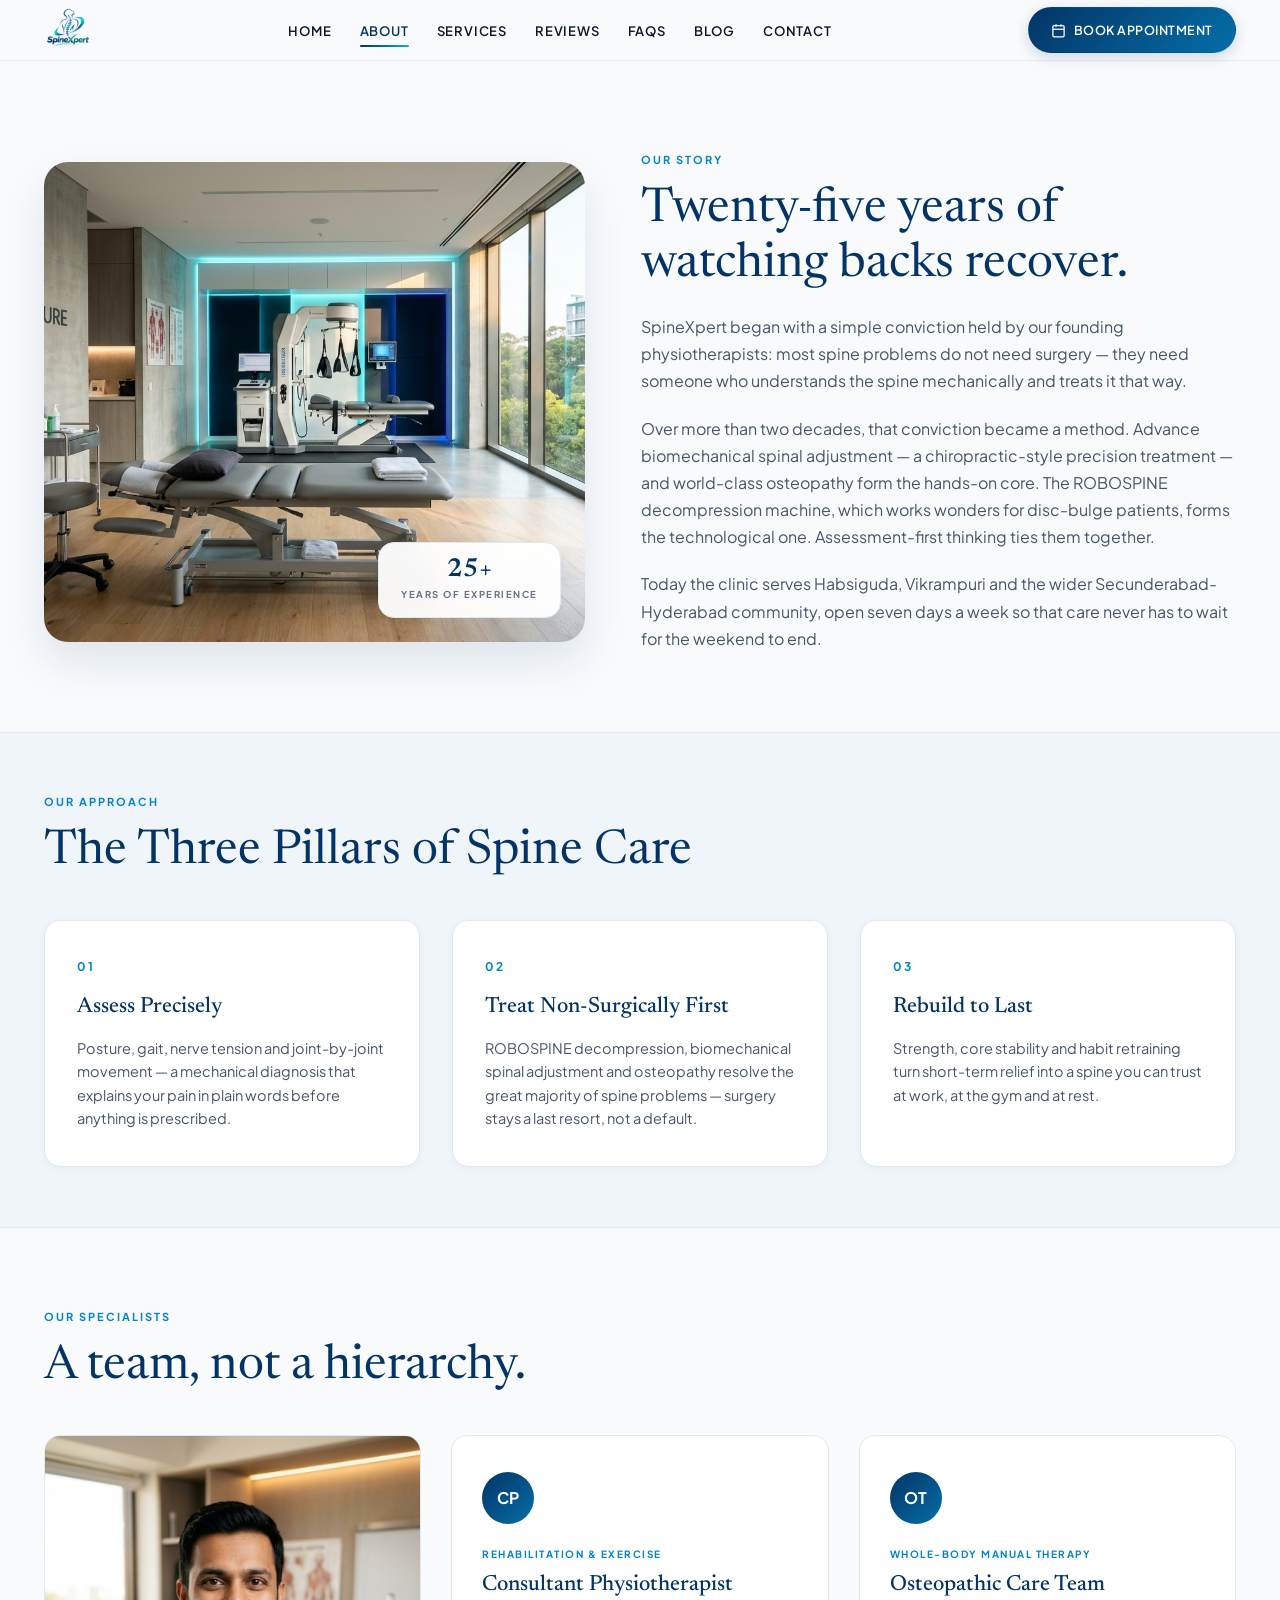
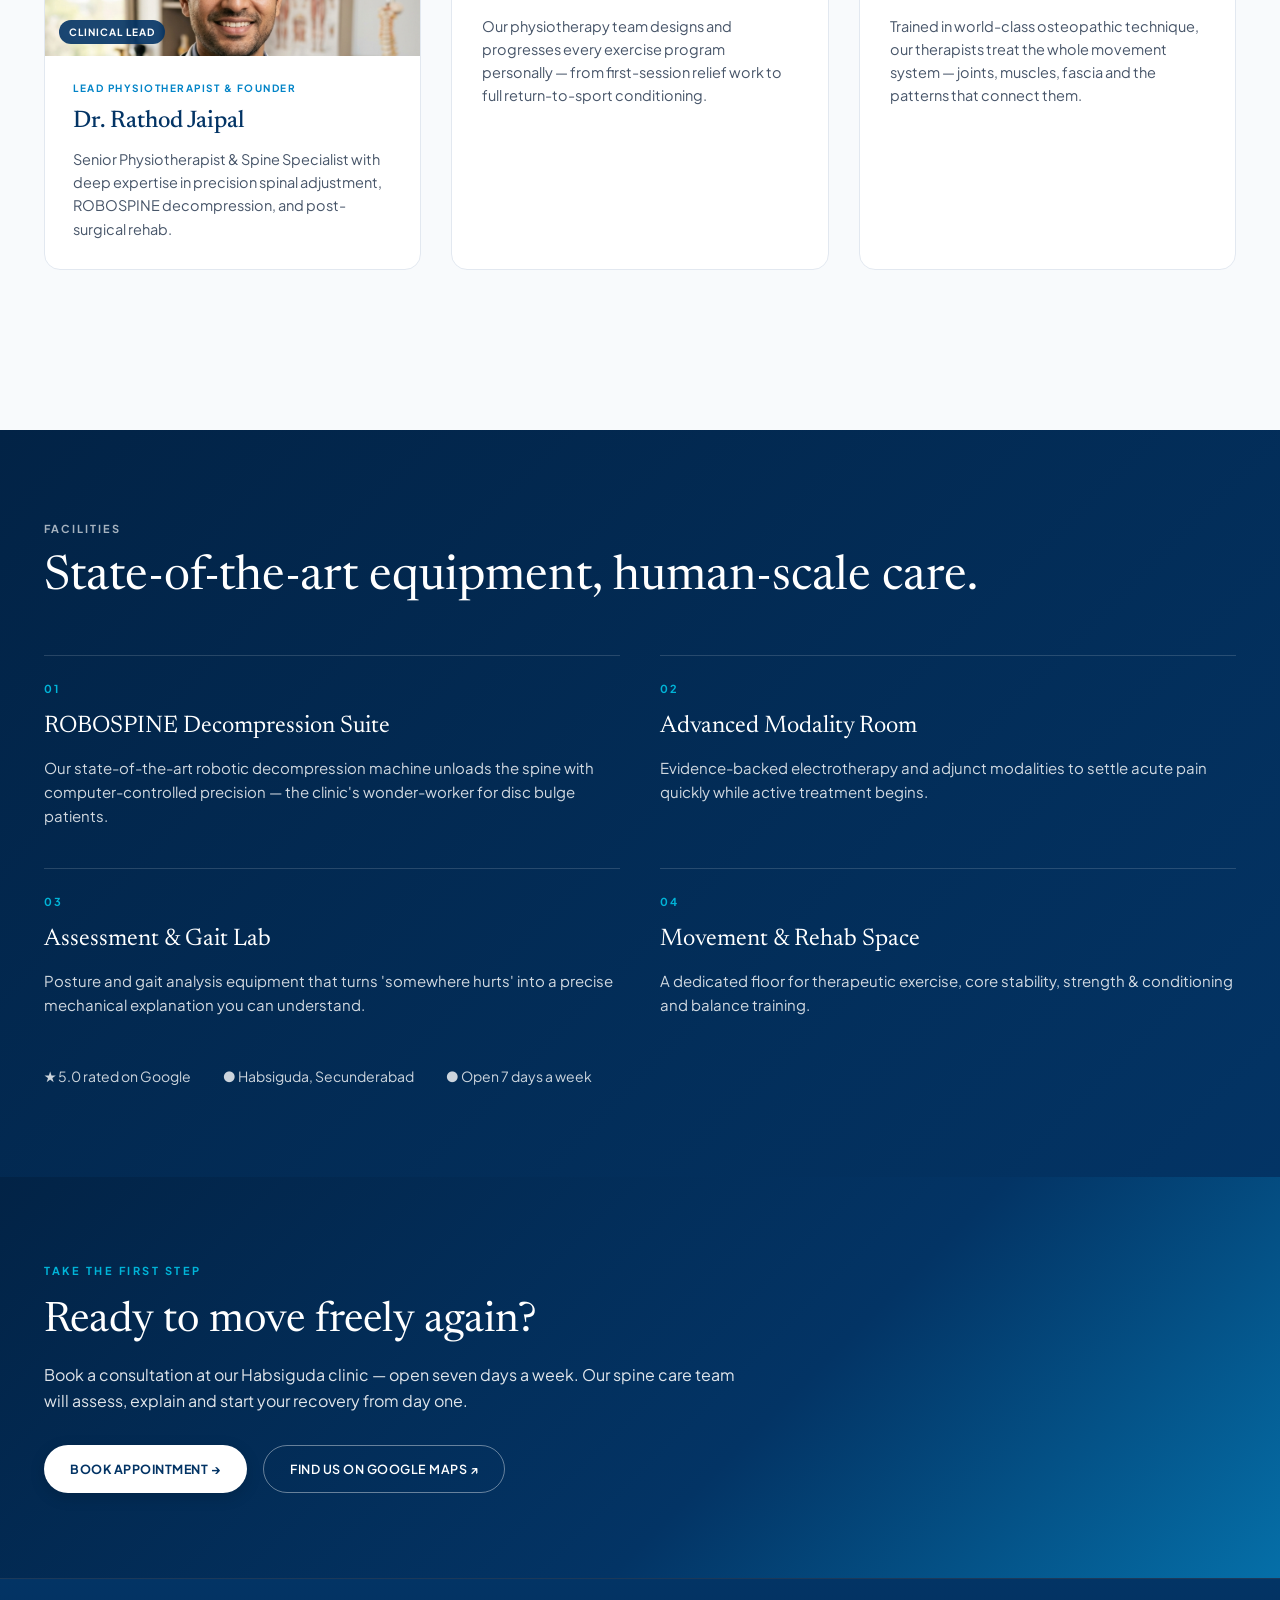
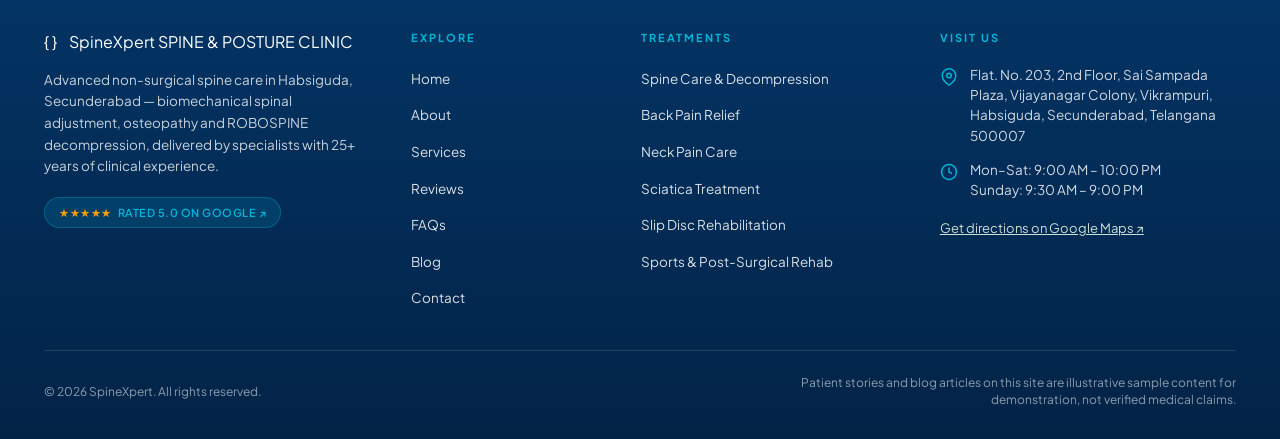
==== about/index.html @ 3e873a1a "first commit" ====
<!DOCTYPE html>
<html lang="en">
<head>
  <meta charset="UTF-8">
  <meta name="viewport" content="width=device-width, initial-scale=1.0">
  <title>About Us | SpineXpert - Spine & Posture Clinic</title>
    <!-- Favicon -->
  <link rel="icon" type="image/png" sizes="32x32" href="../assets/images/favicon-32x32.png">
  <link rel="icon" type="image/png" href="../assets/images/favicon.png">
  <link rel="apple-touch-icon" sizes="180x180" href="../assets/images/apple-touch-icon.png">
  <!-- Google Fonts -->
  <link rel="preconnect" href="https://fonts.googleapis.com">
  <link rel="preconnect" href="https://fonts.gstatic.com" crossorigin>
  <link href="https://fonts.googleapis.com/css2?family=Newsreader:ital,opsz,wght@0,6..72,300..700;1,6..72,300..700&family=Plus+Jakarta+Sans:wght@400;500;600;700&display=swap" rel="stylesheet">
  <!-- Stylesheets -->
  <link rel="stylesheet" href="../assets/css/aos.css">
  <link rel="stylesheet" href="../assets/css/style.css">
  <link rel="stylesheet" href="../assets/css/components.css">
  <link rel="stylesheet" href="../assets/css/doctor.css">
</head>
<body>

  <!-- Navigation Header -->
  <header class="header">
    <div class="container nav-container">
      <a href="../" class="logo">
        <img src="../assets/images/logo.png" alt="SpineXpert Spine and Posture Clinic" class="logo-img">
      </a>

      <nav>
        <ul class="nav-links">
          <li><a href="../" class="nav-link">HOME</a></li>
          <li><a href="../about/" class="nav-link active">ABOUT</a></li>
          <li><a href="../services/" class="nav-link">SERVICES</a></li>
          <li><a href="../reviews/" class="nav-link">REVIEWS</a></li>
          <li><a href="../faqs/" class="nav-link">FAQS</a></li>
          <li><a href="../blog/" class="nav-link">BLOG</a></li>
          <li><a href="../contact/" class="nav-link">CONTACT</a></li>
        </ul>
      </nav>

      <div class="nav-actions">
        <a href="#book" class="btn-book" data-open-booking>
          <svg width="15" height="15" viewBox="0 0 24 24" fill="none" stroke="currentColor" stroke-width="2"><rect x="3" y="4" width="18" height="18" rx="2" ry="2"></rect><line x1="16" y1="2" x2="16" y2="6"></line><line x1="8" y1="2" x2="8" y2="6"></line><line x1="3" y1="10" x2="21" y2="10"></line></svg>
          BOOK APPOINTMENT
        </a>
        <button class="mobile-toggle" aria-label="Toggle navigation">☰</button>
      </div>
    </div>
  </header>

  <main>
    <!-- Our Story Section -->
    <section class="container" style="padding-top: 40px;">
      <div class="about-hero-grid" data-aos="fade-up">
        <div class="about-img-wrap" data-aos="fade-right">
          <img src="../assets/images/about-story.jpg" alt="Spine therapy and clinical hands-on care at SpineXpert">
          <div class="about-experience-pill">
            <div class="about-experience-num">25+</div>
            <div class="about-experience-text">YEARS OF EXPERIENCE</div>
          </div>
        </div>

        <div>
          <span class="eyebrow">OUR STORY</span>
          <h1 class="page-title">Twenty-five years of watching backs recover.</h1>
          <p style="font-size: 16px; color: var(--text-muted); line-height: 1.7; margin-bottom: 20px;">
            SpineXpert began with a simple conviction held by our founding physiotherapists: most spine problems do not need surgery &mdash; they need someone who understands the spine mechanically and treats it that way.
          </p>
          <p style="font-size: 16px; color: var(--text-muted); line-height: 1.7; margin-bottom: 20px;">
            Over more than two decades, that conviction became a method. Advance biomechanical spinal adjustment &mdash; a chiropractic-style precision treatment &mdash; and world-class osteopathy form the hands-on core. The ROBOSPINE decompression machine, which works wonders for disc-bulge patients, forms the technological one. Assessment-first thinking ties them together.
          </p>
          <p style="font-size: 16px; color: var(--text-muted); line-height: 1.7;">
            Today the clinic serves Habsiguda, Vikrampuri and the wider Secunderabad-Hyderabad community, open seven days a week so that care never has to wait for the weekend to end.
          </p>
        </div>
      </div>
    </section>

    <!-- Our Approach -->
    <section class="highlights-section">
      <div class="container">
        <div class="eyebrow">OUR APPROACH</div>
        <h2 class="page-title" style="margin-bottom: 40px;">The Three Pillars of Spine Care</h2>
        
        <div class="highlights-grid">
          <div class="highlight-card">
            <div class="highlight-num">01</div>
            <h3 class="highlight-title">Assess Precisely</h3>
            <p class="highlight-desc">Posture, gait, nerve tension and joint-by-joint movement &mdash; a mechanical diagnosis that explains your pain in plain words before anything is prescribed.</p>
          </div>
          <div class="highlight-card">
            <div class="highlight-num">02</div>
            <h3 class="highlight-title">Treat Non-Surgically First</h3>
            <p class="highlight-desc">ROBOSPINE decompression, biomechanical spinal adjustment and osteopathy resolve the great majority of spine problems &mdash; surgery stays a last resort, not a default.</p>
          </div>
          <div class="highlight-card">
            <div class="highlight-num">03</div>
            <h3 class="highlight-title">Rebuild to Last</h3>
            <p class="highlight-desc">Strength, core stability and habit retraining turn short-term relief into a spine you can trust at work, at the gym and at rest.</p>
          </div>
        </div>
      </div>
    </section>

    <!-- Our Specialists -->
    <section class="container" style="padding: 80px 24px;">
      <span class="eyebrow">OUR SPECIALISTS</span>
      <h2 class="page-title">A team, not a hierarchy.</h2>
      
      <div class="team-grid" data-aos="fade-up">
        <div class="team-card" data-aos="fade-up" data-aos-delay="100" style="overflow: hidden; padding: 0;">
          <div style="height: 220px; overflow: hidden; background: #e2e8f0; position: relative;">
            <img src="../assets/images/dr-rathod-jaipal.jpg" alt="Dr. Rathod Jaipal - Senior Physiotherapist" style="width: 100%; height: 100%; object-fit: cover; object-position: top center;">
            <div style="position: absolute; bottom: 12px; left: 14px; background: rgba(3, 52, 101, 0.9); color: #fff; font-size: 10px; font-weight: 700; padding: 4px 10px; border-radius: 999px; letter-spacing: 1px;">CLINICAL LEAD</div>
          </div>
          <div style="padding: 24px 28px 28px;">
            <div class="team-role-tag">LEAD PHYSIOTHERAPIST &amp; FOUNDER</div>
            <h3 class="team-name" style="font-size: 24px; margin-bottom: 8px;">Dr. Rathod Jaipal</h3>
            <p class="team-bio">
              Senior Physiotherapist &amp; Spine Specialist with deep expertise in precision spinal adjustment, ROBOSPINE decompression, and post-surgical rehab.
            </p>
          </div>
        </div>

        <div class="team-card" data-aos="fade-up" data-aos-delay="200">
          <div class="team-initials">CP</div>
          <div class="team-role-tag">REHABILITATION & EXERCISE</div>
          <h3 class="team-name">Consultant Physiotherapist</h3>
          <p class="team-bio">
            Our physiotherapy team designs and progresses every exercise program personally &mdash; from first-session relief work to full return-to-sport conditioning.
          </p>
        </div>

        <div class="team-card" data-aos="fade-up" data-aos-delay="300">
          <div class="team-initials">OT</div>
          <div class="team-role-tag">WHOLE-BODY MANUAL THERAPY</div>
          <h3 class="team-name">Osteopathic Care Team</h3>
          <p class="team-bio">
            Trained in world-class osteopathic technique, our therapists treat the whole movement system &mdash; joints, muscles, fascia and the patterns that connect them.
          </p>
        </div>
      </div>
    </section>

    <!-- Facilities Section (Dark Green) -->
    <section class="facilities-section">
      <div class="container">
        <span class="eyebrow" style="color: rgba(255, 255, 255, 0.65);">FACILITIES</span>
        <h2 class="page-title" style="color: var(--white);">State-of-the-art equipment, human-scale care.</h2>

        <div class="facilities-grid" data-aos="fade-up">
          <div class="facility-item">
            <div class="facility-num">01</div>
            <h3 class="facility-title">ROBOSPINE Decompression Suite</h3>
            <p class="facility-desc">Our state-of-the-art robotic decompression machine unloads the spine with computer-controlled precision &mdash; the clinic's wonder-worker for disc bulge patients.</p>
          </div>

          <div class="facility-item">
            <div class="facility-num">02</div>
            <h3 class="facility-title">Advanced Modality Room</h3>
            <p class="facility-desc">Evidence-backed electrotherapy and adjunct modalities to settle acute pain quickly while active treatment begins.</p>
          </div>

          <div class="facility-item">
            <div class="facility-num">03</div>
            <h3 class="facility-title">Assessment & Gait Lab</h3>
            <p class="facility-desc">Posture and gait analysis equipment that turns 'somewhere hurts' into a precise mechanical explanation you can understand.</p>
          </div>

          <div class="facility-item">
            <div class="facility-num">04</div>
            <h3 class="facility-title">Movement & Rehab Space</h3>
            <p class="facility-desc">A dedicated floor for therapeutic exercise, core stability, strength & conditioning and balance training.</p>
          </div>
        </div>

        <div style="margin-top: 48px; display: flex; gap: 32px; font-size: 14px; color: rgba(255,255,255,0.8); flex-wrap: wrap;">
          <span>&#9733; 5.0 rated on Google</span>
          <span>&#9679; Habsiguda, Secunderabad</span>
          <span>&#9679; Open 7 days a week</span>
        </div>
      </div>
    </section>

    <!-- Global CTA Banner -->
    <section class="cta-banner-section" style="margin-top: 0;">
      <div class="container">
        <div class="cta-banner-content" data-aos="zoom-in">
          <div class="cta-banner-eyebrow">TAKE THE FIRST STEP</div>
          <h2 class="cta-banner-title">Ready to move freely again?</h2>
          <p class="cta-banner-text">Book a consultation at our Habsiguda clinic &mdash; open seven days a week. Our spine care team will assess, explain and start your recovery from day one.</p>
          <div class="cta-banner-buttons">
            <a href="#book" class="btn-white" data-open-booking>
              BOOK APPOINTMENT &rarr;
            </a>
            <a href="https://maps.app.goo.gl/r6jLsgNT8QfVkWU5A" target="_blank" rel="noopener" class="btn-banner-outline">
              FIND US ON GOOGLE MAPS &nearr;
            </a>
          </div>
        </div>
      </div>
    </section>
  </main>

  <!-- Global Footer -->
  <footer class="site-footer">
    <div class="container">
      <div class="footer-grid">
        <div class="footer-brand">
          <div class="logo">
            <div class="logo-icon">{ }</div>
            <div class="logo-text">
              <span class="logo-title">SpineXpert</span>
              <span class="logo-subtitle">SPINE & POSTURE CLINIC</span>
            </div>
          </div>
          <p class="footer-desc">
            Advanced non-surgical spine care in Habsiguda, Secunderabad &mdash; biomechanical spinal adjustment, osteopathy and ROBOSPINE decompression, delivered by specialists with 25+ years of clinical experience.
          </p>
          <div class="footer-badge">
            <span class="stars">&#9733;&#9733;&#9733;&#9733;&#9733;</span>
            <span>RATED 5.0 ON GOOGLE &nearr;</span>
          </div>
        </div>

        <div>
          <div class="footer-col-title">EXPLORE</div>
          <ul class="footer-links">
            <li><a href="../">Home</a></li>
            <li><a href="../about/">About</a></li>
            <li><a href="../services/">Services</a></li>
            <li><a href="../reviews/">Reviews</a></li>
            <li><a href="../faqs/">FAQs</a></li>
            <li><a href="../blog/">Blog</a></li>
            <li><a href="../contact/">Contact</a></li>
          </ul>
        </div>

        <div>
          <div class="footer-col-title">TREATMENTS</div>
          <ul class="footer-links">
            <li><a href="../services/">Spine Care & Decompression</a></li>
            <li><a href="../services/">Back Pain Relief</a></li>
            <li><a href="../services/">Neck Pain Care</a></li>
            <li><a href="../services/">Sciatica Treatment</a></li>
            <li><a href="../services/">Slip Disc Rehabilitation</a></li>
            <li><a href="../services/">Sports & Post-Surgical Rehab</a></li>
          </ul>
        </div>

        <div>
          <div class="footer-col-title">VISIT US</div>
          <div class="footer-contact-item">
            <svg width="18" height="18" viewBox="0 0 24 24" fill="none" stroke="currentColor" stroke-width="2"><path d="M21 10c0 7-9 13-9 13s-9-6-9-13a9 9 0 0 1 18 0z"></path><circle cx="12" cy="10" r="3"></circle></svg>
            <div>Flat. No. 203, 2nd Floor, Sai Sampada Plaza, Vijayanagar Colony, Vikrampuri, Habsiguda, Secunderabad, Telangana 500007</div>
          </div>
          <div class="footer-contact-item">
            <svg width="18" height="18" viewBox="0 0 24 24" fill="none" stroke="currentColor" stroke-width="2"><circle cx="12" cy="12" r="10"></circle><polyline points="12 6 12 12 16 14"></polyline></svg>
            <div>Mon&ndash;Sat: 9:00 AM &ndash; 10:00 PM<br>Sunday: 9:30 AM &ndash; 9:00 PM</div>
          </div>
          <div style="margin-top: 14px;">
            <a href="https://maps.app.goo.gl/r6jLsgNT8QfVkWU5A" target="_blank" rel="noopener" style="color: #cadfd4; font-size: 13px; text-decoration: underline;">
              Get directions on Google Maps &nearr;
            </a>
          </div>
        </div>
      </div>

      <div class="footer-bottom">
        <div>&copy; 2026 SpineXpert. All rights reserved.</div>
        <div class="footer-disclaimer">Patient stories and blog articles on this site are illustrative sample content for demonstration, not verified medical claims.</div>
      </div>
    </div>
  </footer>

  <!-- Booking Appointment Modal -->
  <div class="modal-overlay" id="bookingModal">
    <div class="modal-card">
      <div class="modal-header">
        <h3 class="modal-title">Book an Appointment</h3>
        <button class="modal-close" id="closeModal">&times;</button>
      </div>
      <div class="modal-body">
        <form id="appointmentForm">
          <div class="form-group">
            <label class="form-label">Full Name *</label>
            <input type="text" class="form-input" placeholder="Your name" required>
          </div>
          <div class="form-row">
            <div class="form-group">
              <label class="form-label">Phone *</label>
              <input type="tel" class="form-input" placeholder="Phone number" required>
            </div>
            <div class="form-group">
              <label class="form-label">Preferred Date</label>
              <input type="date" class="form-input" required>
            </div>
          </div>
          <div class="form-group">
            <label class="form-label">Treatment or Concern</label>
            <select class="form-select" required>
              <option value="">Select treatment type</option>
              <option value="consultation">Initial Spine Assessment & Consultation</option>
              <option value="robospine">ROBOSPINE Decompression</option>
              <option value="sciatica">Sciatica & Disc Care</option>
              <option value="neck">Neck & Posture Adjustment</option>
              <option value="sports">Sports Injury & Physical Therapy</option>
            </select>
          </div>
          <div class="form-group">
            <label class="form-label">Notes or Pain Details</label>
            <textarea class="form-textarea" placeholder="Describe symptoms or previous diagnoses..."></textarea>
          </div>
          <button type="submit" class="form-submit-btn">CONFIRM APPOINTMENT REQUEST</button>
        </form>
      </div>
    </div>
  </div>

  <script src="../assets/js/aos.js"></script>
  <script src="../assets/js/main.js"></script>
</body>
</html>
---- assets/css/style.css ----
:root {
  /* Brand Palette from New SpineXpert Logo */
  --primary-navy: #033465;
  --primary-navy-dark: #022346;
  --royal-blue: #056fa8;
  --ocean-blue: #0284c7;
  --cyan-teal: #00b4d8;
  --cyan-accent: #06b6d4;
  --cyan-light: #e0f7fa;
  --cyan-pale: #f0fafd;

  /* Semantic Tokens */
  --brand-primary: #033465;
  --brand-primary-hover: #022346;
  --brand-accent: #00b4d8;
  --brand-secondary: #056fa8;

  /* Backgrounds & Neutrals */
  --bg-primary: #f8fafc;
  --bg-secondary: #f0f5fa;
  --bg-card: #ffffff;
  --cream-soft: #f1f7fb;
  --border-light: #e2e8f0;
  --border-subtle: #cbd5e1;

  /* Text */
  --text-dark: #0f172a;
  --text-muted: #475569;
  --text-subtle: #64748b;
  --gold-star: #f59e0b;
  --white: #ffffff;

  /* Radii & Shadows */
  --radius-sm: 8px;
  --radius-md: 16px;
  --radius-lg: 24px;
  --radius-full: 9999px;
  --font-serif: "Newsreader", "Playfair Display", Georgia, serif;
  --font-sans:
    "Plus Jakarta Sans", system-ui, -apple-system, BlinkMacSystemFont,
    "Segoe UI", Roboto, sans-serif;
  --shadow-sm: 0 2px 8px rgba(3, 52, 101, 0.04);
  --shadow-md: 0 10px 25px rgba(3, 52, 101, 0.07);
  --shadow-lg: 0 20px 40px rgba(3, 52, 101, 0.1);
  --transition: all 0.25s cubic-bezier(0.16, 1, 0.3, 1);
}

*,
*::before,
*::after {
  box-sizing: border-box;
  margin: 0;
  padding: 0;
}

body {
  font-family: var(--font-sans);
  background-color: var(--bg-primary);
  color: var(--text-dark);
  line-height: 1.6;
  -webkit-font-smoothing: antialiased;
  min-height: 100vh;
  display: flex;
  flex-direction: column;
}

img {
  max-width: 100%;
  height: auto;
  display: block;
}

a {
  text-decoration: none;
  color: inherit;
  transition: var(--transition);
}

button,
input,
select,
textarea {
  font-family: inherit;
}

.container {
  width: 100%;
  max-width: 1240px;
  margin: 0 auto;
  padding: 0 24px;
}

/* NAVBAR */
.header {
  position: sticky;
  top: 0;
  background: rgba(248, 250, 252, 0.95);
  backdrop-filter: blur(10px);
  z-index: 1000;
  border-bottom: 1px solid rgba(226, 232, 240, 0.8);
}

.nav-container {
  display: flex;
  align-items: center;
  justify-content: space-between;
  height: 60px;
}

.logo {
  display: flex;
  align-items: center;
  gap: 12px;
}

.logo-img {
  height: 48px;
  width: auto;
  object-fit: contain;
}

.nav-links {
  display: flex;
  align-items: center;
  gap: 28px;
  list-style: none;
}

.nav-link {
  font-size: 13px;
  font-weight: 600;
  text-transform: uppercase;
  letter-spacing: 0.8px;
  color: var(--text-dark);
  position: relative;
  padding: 8px 0;
}

.nav-link:hover {
  color: var(--royal-blue);
}

.nav-link.active {
  color: var(--primary-navy);
}

.nav-link.active::after {
  content: "";
  position: absolute;
  bottom: 0;
  left: 0;
  width: 100%;
  height: 2.5px;
  background: linear-gradient(90deg, var(--primary-navy), var(--cyan-teal));
  border-radius: 2px;
}

.nav-actions {
  display: flex;
  align-items: center;
  gap: 16px;
}

.btn-book {
  background: linear-gradient(
    135deg,
    var(--primary-navy) 0%,
    var(--royal-blue) 100%
  );
  color: var(--white);
  padding: 12px 22px;
  border-radius: var(--radius-full);
  font-size: 12.5px;
  font-weight: 600;
  letter-spacing: 0.5px;
  text-transform: uppercase;
  display: inline-flex;
  align-items: center;
  gap: 8px;
  transition: var(--transition);
  border: 1px solid transparent;
  box-shadow: 0 4px 14px rgba(3, 52, 101, 0.18);
}

.btn-book:hover {
  background: linear-gradient(
    135deg,
    var(--primary-navy-dark) 0%,
    var(--primary-navy) 100%
  );
  transform: translateY(-1px);
  box-shadow: 0 6px 18px rgba(3, 52, 101, 0.28);
}

.btn-outline {
  border: 1px solid var(--border-light);
  background: var(--bg-card);
  color: var(--text-dark);
  padding: 12px 24px;
  border-radius: var(--radius-full);
  font-size: 12.5px;
  font-weight: 600;
  letter-spacing: 0.5px;
  text-transform: uppercase;
  display: inline-flex;
  align-items: center;
  gap: 8px;
  transition: var(--transition);
}

.btn-outline:hover {
  border-color: var(--royal-blue);
  color: var(--royal-blue);
  background: var(--cyan-pale);
}

.mobile-toggle {
  display: none;
  background: none;
  border: none;
  font-size: 24px;
  color: var(--primary-navy);
  cursor: pointer;
}

/* SECTION HEADERS */
.eyebrow {
  font-size: 11px;
  letter-spacing: 2px;
  text-transform: uppercase;
  color: var(--ocean-blue);
  font-weight: 700;
  margin-bottom: 14px;
  display: flex;
  align-items: center;
  gap: 8px;
}

.page-title {
  font-family: var(--font-serif);
  font-size: 48px;
  line-height: 1.15;
  color: var(--primary-navy);
  font-weight: 400;
  margin-bottom: 20px;
}

.page-title em {
  font-style: italic;
  font-weight: 400;
  color: var(--royal-blue);
}

.page-lead {
  font-size: 17px;
  color: var(--text-muted);
  max-width: 680px;
  line-height: 1.6;
  margin-bottom: 36px;
}

/* CTA BANNER SECTION (NAVY BLUE GRADIENT) */
.cta-banner-section {
  background: linear-gradient(
    135deg,
    var(--primary-navy-dark) 0%,
    var(--primary-navy) 60%,
    var(--royal-blue) 100%
  );
  color: var(--white);
  padding: 85px 0;
  position: relative;
  overflow: hidden;
  margin-top: 80px;
}

.cta-banner-content {
  position: relative;
  z-index: 2;
  max-width: 700px;
}

.cta-banner-eyebrow {
  font-size: 11px;
  letter-spacing: 2.5px;
  text-transform: uppercase;
  color: var(--cyan-teal);
  font-weight: 700;
  margin-bottom: 16px;
}

.cta-banner-title {
  font-family: var(--font-serif);
  font-size: 42px;
  font-weight: 400;
  line-height: 1.2;
  margin-bottom: 16px;
  color: var(--white);
}

.cta-banner-text {
  font-size: 16px;
  color: rgba(255, 255, 255, 0.88);
  line-height: 1.6;
  margin-bottom: 32px;
}

.cta-banner-buttons {
  display: flex;
  flex-wrap: wrap;
  gap: 16px;
}

.btn-white {
  background-color: var(--white);
  color: var(--primary-navy);
  padding: 13px 26px;
  border-radius: var(--radius-full);
  font-size: 12.5px;
  font-weight: 700;
  letter-spacing: 0.5px;
  text-transform: uppercase;
  display: inline-flex;
  align-items: center;
  gap: 8px;
  transition: var(--transition);
  box-shadow: 0 4px 15px rgba(0, 0, 0, 0.15);
}

.btn-white:hover {
  background-color: var(--cyan-light);
  color: var(--primary-navy-dark);
  transform: translateY(-1px);
}

.btn-banner-outline {
  border: 1px solid rgba(255, 255, 255, 0.4);
  background: transparent;
  color: var(--white);
  padding: 13px 26px;
  border-radius: var(--radius-full);
  font-size: 12.5px;
  font-weight: 600;
  letter-spacing: 0.5px;
  text-transform: uppercase;
  display: inline-flex;
  align-items: center;
  gap: 8px;
  transition: var(--transition);
}

.btn-banner-outline:hover {
  border-color: var(--cyan-teal);
  background: rgba(0, 180, 216, 0.15);
  color: var(--white);
}

/* FOOTER */
.site-footer {
  background: linear-gradient(
    180deg,
    var(--primary-navy) 0%,
    var(--primary-navy-dark) 100%
  );
  color: var(--white);
  padding-top: 50px;
  padding-bottom: 30px;
  border-top: 1px solid rgba(255, 255, 255, 0.1);
}

.footer-grid {
  display: grid;
  grid-template-columns: 1.4fr 0.8fr 1.1fr 1.3fr;
  gap: 48px;
  padding-bottom: 40px;
  border-bottom: 1px solid rgba(255, 255, 255, 0.12);
}

.footer-logo-img {
  height: 52px;
  width: auto;
  filter: brightness(0) invert(1);
  margin-bottom: 12px;
}

.footer-desc {
  font-size: 13.5px;
  color: rgba(255, 255, 255, 0.78);
  margin-top: 14px;
  line-height: 1.6;
  max-width: 320px;
}

.footer-badge {
  display: inline-flex;
  align-items: center;
  gap: 6px;
  background: rgba(0, 180, 216, 0.15);
  padding: 6px 14px;
  border-radius: var(--radius-full);
  font-size: 11px;
  font-weight: 600;
  color: var(--cyan-teal);
  margin-top: 20px;
  letter-spacing: 0.5px;
  border: 1px solid rgba(0, 180, 216, 0.3);
}

.footer-col-title {
  font-size: 11px;
  text-transform: uppercase;
  letter-spacing: 2px;
  font-weight: 700;
  color: var(--cyan-teal);
  margin-bottom: 18px;
}

.footer-links {
  list-style: none;
  display: flex;
  flex-direction: column;
  gap: 11px;
}

.footer-links a {
  font-size: 13.5px;
  color: rgba(255, 255, 255, 0.85);
}

.footer-links a:hover {
  color: var(--cyan-teal);
  padding-left: 3px;
}

.footer-contact-item {
  display: flex;
  gap: 12px;
  font-size: 13.5px;
  color: rgba(255, 255, 255, 0.82);
  margin-bottom: 14px;
  line-height: 1.5;
}

.footer-contact-item svg {
  flex-shrink: 0;
  margin-top: 3px;
  color: var(--cyan-teal);
}

.footer-bottom {
  display: flex;
  justify-content: space-between;
  align-items: center;
  padding-top: 24px;
  font-size: 12px;
  color: rgba(255, 255, 255, 0.55);
  flex-wrap: wrap;
  gap: 12px;
}

.footer-disclaimer {
  max-width: 500px;
  text-align: right;
  line-height: 1.4;
}

/* RESPONSIVE */
@media (max-width: 992px) {
  .nav-links {
    display: none;
  }
  .nav-links.open {
    display: flex;
    flex-direction: column;
    position: absolute;
    top: 88px;
    left: 0;
    right: 0;
    background: var(--bg-primary);
    padding: 24px;
    border-bottom: 1px solid var(--border-light);
    box-shadow: var(--shadow-md);
  }
  .mobile-toggle {
    display: block;
  }
  .footer-grid {
    grid-template-columns: 1fr 1fr;
    gap: 36px;
  }
}

@media (max-width: 640px) {
  .footer-grid {
    grid-template-columns: 1fr;
  }
  .footer-bottom {
    flex-direction: column;
    text-align: center;
  }
  .footer-disclaimer {
    text-align: center;
  }
  .page-title {
    font-size: 34px;
  }
}
---- assets/css/components.css ----
/* Page-Specific Component Styles - Updated to Brand Palette */

/* Modal Styles */
.modal-overlay {
  position: fixed;
  inset: 0;
  background: rgba(2, 35, 70, 0.65);
  backdrop-filter: blur(5px);
  z-index: 2000;
  display: flex;
  align-items: center;
  justify-content: center;
  padding: 20px;
  opacity: 0;
  visibility: hidden;
  transition:
    opacity 0.25s ease,
    visibility 0.25s ease;
}

.modal-overlay.active {
  opacity: 1;
  visibility: visible;
}

.modal-card {
  background: var(--white);
  border-radius: var(--radius-lg);
  width: 100%;
  max-width: 540px;
  max-height: 90vh;
  overflow-y: auto;
  position: relative;
  box-shadow: 0 25px 50px -12px rgba(3, 52, 101, 0.3);
  border: 1px solid var(--border-light);
}

.modal-header {
  padding: 24px 28px;
  border-bottom: 1px solid var(--border-light);
  display: flex;
  align-items: center;
  justify-content: space-between;
}

.modal-title {
  font-family: var(--font-serif);
  font-size: 24px;
  color: var(--primary-navy);
}

.modal-close {
  background: none;
  border: none;
  font-size: 24px;
  color: var(--text-muted);
  cursor: pointer;
  padding: 4px;
  line-height: 1;
}

.modal-body {
  padding: 28px;
}

/* Form Styles */
.form-group {
  margin-bottom: 18px;
}

.form-row {
  display: grid;
  grid-template-columns: 1fr 1fr;
  gap: 16px;
}

.form-label {
  display: block;
  font-size: 11px;
  font-weight: 700;
  text-transform: uppercase;
  letter-spacing: 1px;
  margin-bottom: 8px;
  color: var(--text-muted);
}

.form-input,
.form-select,
.form-textarea {
  width: 100%;
  padding: 13px 16px;
  border: 1px solid var(--border-light);
  border-radius: 12px;
  font-size: 14.5px;
  color: var(--text-dark);
  background: #ffffff;
  transition: var(--transition);
}

.form-input:focus,
.form-select:focus,
.form-textarea:focus {
  outline: none;
  border-color: var(--royal-blue);
  box-shadow: 0 0 0 3px rgba(0, 180, 216, 0.15);
}

.form-textarea {
  resize: vertical;
  min-height: 90px;
}

.form-submit-btn {
  width: 100%;
  background: linear-gradient(
    135deg,
    var(--primary-navy) 0%,
    var(--royal-blue) 100%
  );
  color: var(--white);
  padding: 14px;
  border-radius: var(--radius-full);
  font-size: 13px;
  font-weight: 600;
  letter-spacing: 0.5px;
  text-transform: uppercase;
  border: none;
  cursor: pointer;
  transition: var(--transition);
  box-shadow: 0 4px 12px rgba(3, 52, 101, 0.2);
}

.form-submit-btn:hover {
  background: linear-gradient(
    135deg,
    var(--primary-navy-dark) 0%,
    var(--primary-navy) 100%
  );
  transform: translateY(-1px);
}

.form-success-banner {
  background: #e0f7fa;
  border: 1px solid #80deea;
  color: #006064;
  padding: 14px 18px;
  border-radius: 12px;
  margin-bottom: 20px;
  font-size: 14px;
}

/* HERO SECTION (HOME) WITH SPINE 3D BACKGROUND */
.hero-section {
  position: relative;
  background-image: url("../images/hero-bg-spine.png");
  background-size: cover;
  background-position: center right;
  background-repeat: no-repeat;
  padding: 100px 0 120px;
  overflow: hidden;
}

.hero-section::before {
  content: "";
  position: absolute;
  inset: 0;
  background: linear-gradient(
    90deg,
    rgba(255, 255, 255, 0.94) 0%,
    rgba(240, 248, 255, 0.88) 45%,
    rgba(240, 248, 255, 0.25) 75%,
    rgba(255, 255, 255, 0) 100%
  );
  pointer-events: none;
  z-index: 1;
}

.hero-section .container {
  position: relative;
  z-index: 2;
}

.hero-grid {
  display: grid;
  grid-template-columns: 1fr;
  max-width: 780px;
  align-items: center;
}

.hero-tag {
  display: inline-block;
  font-size: 10.5px;
  letter-spacing: 2px;
  text-transform: uppercase;
  color: var(--ocean-blue);
  font-weight: 700;
  margin-bottom: 20px;
}

.hero-headline {
  font-family: var(--font-serif);
  font-size: 64px;
  line-height: 1.08;
  color: var(--primary-navy);
  font-weight: 400;
  margin-bottom: 24px;
  letter-spacing: -0.5px;
}

.hero-headline em {
  font-style: italic;
  font-family: var(--font-serif);
  color: var(--royal-blue);
}

.hero-subtext {
  font-size: 17px;
  color: var(--text-muted);
  line-height: 1.6;
  margin-bottom: 36px;
  max-width: 520px;
}

.hero-buttons {
  display: flex;
  align-items: center;
  gap: 16px;
  margin-bottom: 40px;
  flex-wrap: wrap;
}

.hero-badges-row {
  display: flex;
  align-items: center;
  gap: 20px;
  padding-top: 10px;
  font-size: 13px;
  color: var(--text-muted);
  flex-wrap: wrap;
}

.hero-badge-item {
  display: flex;
  align-items: center;
  gap: 6px;
}

.stars {
  color: var(--gold-star);
  display: inline-flex;
}

.bullet-dot {
  width: 4px;
  height: 4px;
  background-color: #cbd5e1;
  border-radius: 50%;
}

.hero-visual {
  position: relative;
  display: flex;
  justify-content: center;
}

.hero-image-wrap {
  width: 100%;
  max-width: 480px;
  height: 520px;
  border-radius: 240px 240px 32px 32px;
  overflow: hidden;
  box-shadow: var(--shadow-lg);
  border: 6px solid var(--white);
  position: relative;
}

.hero-image-wrap img {
  width: 100%;
  height: 100%;
  object-fit: cover;
  object-position: center;
}

.hero-pill-badge {
  position: absolute;
  top: 10px;
  right: -10px;
  background: var(--white);
  border: 1px solid var(--border-light);
  padding: 6px 14px;
  border-radius: var(--radius-full);
  font-size: 10.5px;
  letter-spacing: 1.5px;
  text-transform: uppercase;
  color: var(--primary-navy);
  font-weight: 700;
  box-shadow: var(--shadow-sm);
}

.hero-floating-stat {
  position: absolute;
  bottom: 30px;
  left: -20px;
  background: rgba(255, 255, 255, 0.95);
  backdrop-filter: blur(12px);
  padding: 14px 22px;
  border-radius: 18px;
  border: 1px solid var(--border-light);
  box-shadow: var(--shadow-md);
  display: flex;
  align-items: baseline;
  gap: 12px;
}

.stat-number {
  font-family: var(--font-serif);
  font-size: 32px;
  font-weight: 500;
  color: var(--primary-navy);
  line-height: 1;
}

.stat-text {
  display: flex;
  flex-direction: column;
}

.stat-caption {
  font-size: 9.5px;
  letter-spacing: 1.5px;
  text-transform: uppercase;
  color: var(--text-subtle);
  font-weight: 700;
}

/* TRUST / HIGHLIGHTS SECTION */
.highlights-section {
  padding: 60px 0;
  background: var(--bg-secondary);
  border-top: 1px solid var(--border-light);
  border-bottom: 1px solid var(--border-light);
}

.highlights-grid {
  display: grid;
  grid-template-columns: repeat(3, 1fr);
  gap: 32px;
}

.highlight-card {
  background: var(--white);
  padding: 36px 32px;
  border-radius: var(--radius-md);
  border: 1px solid var(--border-light);
  box-shadow: var(--shadow-sm);
}

.highlight-num {
  font-size: 12px;
  font-weight: 700;
  letter-spacing: 1.5px;
  color: var(--ocean-blue);
  margin-bottom: 14px;
}

.highlight-title {
  font-family: var(--font-serif);
  font-size: 22px;
  color: var(--primary-navy);
  margin-bottom: 12px;
  font-weight: 500;
}

.highlight-desc {
  font-size: 14.5px;
  color: var(--text-muted);
  line-height: 1.6;
}

/* TESTIMONIAL CARDS (HOME & REVIEWS) */
.reviews-section {
  padding: 90px 0;
}

.reviews-grid {
  display: grid;
  grid-template-columns: repeat(3, 1fr);
  gap: 28px;
}

.review-card {
  background: var(--white);
  padding: 36px 30px;
  border-radius: var(--radius-md);
  border: 1px solid var(--border-light);
  display: flex;
  flex-direction: column;
  justify-content: space-between;
  box-shadow: var(--shadow-sm);
  transition: var(--transition);
}

.review-card:hover {
  transform: translateY(-4px);
  box-shadow: var(--shadow-md);
  border-color: #cbd5e1;
}

.review-quote-mark {
  font-family: var(--font-serif);
  font-size: 38px;
  line-height: 1;
  color: #bae6fd;
  margin-bottom: 8px;
}

.review-text {
  font-size: 15px;
  color: var(--text-dark);
  line-height: 1.65;
  margin-bottom: 24px;
  flex-grow: 1;
}

.review-footer {
  display: flex;
  align-items: center;
  justify-content: space-between;
  padding-top: 18px;
  border-top: 1px solid var(--border-light);
}

.review-author {
  display: flex;
  align-items: center;
  gap: 12px;
}

.review-avatar {
  width: 32px;
  height: 32px;
  border-radius: 50%;
  background: var(--cyan-light);
  color: var(--primary-navy);
  display: flex;
  align-items: center;
  justify-content: center;
  font-size: 12px;
  font-weight: 700;
}

.review-name {
  font-size: 14px;
  font-weight: 600;
  color: var(--text-dark);
}

.review-tag {
  background: var(--cyan-pale);
  color: var(--royal-blue);
  font-size: 10px;
  font-weight: 700;
  letter-spacing: 1.2px;
  text-transform: uppercase;
  padding: 4px 10px;
  border-radius: var(--radius-full);
  border: 1px solid #e0f2fe;
}

/* CONTACT CARD COMBO SECTION (HOME BOTTOM) */
.home-contact-section {
  padding: 40px 0 90px;
}

.home-contact-grid {
  display: grid;
  grid-template-columns: 1fr 1.35fr;
  gap: 32px;
}

.contact-info-card {
  background: linear-gradient(
    135deg,
    var(--primary-navy-dark) 0%,
    var(--primary-navy) 100%
  );
  color: var(--white);
  padding: 48px 40px;
  border-radius: var(--radius-lg);
  display: flex;
  flex-direction: column;
  justify-content: space-between;
}

.contact-info-title {
  font-family: var(--font-serif);
  font-size: 34px;
  font-weight: 400;
  margin-top: 8px;
  margin-bottom: 36px;
  color: var(--white);
}

.contact-detail-block {
  margin-bottom: 28px;
  display: flex;
  gap: 16px;
  align-items: flex-start;
}

.contact-icon-circle {
  width: 36px;
  height: 36px;
  border-radius: 50%;
  background: rgba(0, 180, 216, 0.2);
  display: flex;
  align-items: center;
  justify-content: center;
  flex-shrink: 0;
  color: var(--cyan-teal);
}

.contact-block-label {
  font-size: 11px;
  text-transform: uppercase;
  letter-spacing: 1.5px;
  color: var(--cyan-teal);
  margin-bottom: 6px;
  font-weight: 700;
}

.contact-block-value {
  font-size: 14.5px;
  line-height: 1.5;
  color: rgba(255, 255, 255, 0.9);
}

.contact-form-card {
  background: var(--white);
  padding: 48px 44px;
  border-radius: var(--radius-lg);
  border: 1px solid var(--border-light);
  box-shadow: var(--shadow-sm);
}

.contact-form-title {
  font-family: var(--font-serif);
  font-size: 32px;
  font-weight: 400;
  color: var(--primary-navy);
  margin-top: 8px;
  margin-bottom: 28px;
}

/* ABOUT PAGE */
.about-hero-grid {
  display: grid;
  grid-template-columns: 1fr 1.1fr;
  gap: 56px;
  align-items: center;
  padding: 50px 0 80px;
}

.about-img-wrap {
  position: relative;
  border-radius: var(--radius-lg);
  overflow: hidden;
  box-shadow: var(--shadow-lg);
}

.about-img-wrap img {
  width: 100%;
  height: 480px;
  object-fit: cover;
}

.about-experience-pill {
  position: absolute;
  bottom: 24px;
  right: 24px;
  background: rgba(255, 255, 255, 0.95);
  backdrop-filter: blur(8px);
  padding: 14px 22px;
  border-radius: 16px;
  border: 1px solid var(--border-light);
  box-shadow: var(--shadow-md);
  text-align: center;
}

.about-experience-num {
  font-family: var(--font-serif);
  font-size: 26px;
  font-weight: 600;
  color: var(--primary-navy);
  line-height: 1;
}

.about-experience-text {
  font-size: 9.5px;
  text-transform: uppercase;
  letter-spacing: 1.5px;
  color: var(--text-subtle);
  font-weight: 700;
  margin-top: 4px;
}

.team-grid {
  display: grid;
  grid-template-columns: repeat(3, 1fr);
  gap: 30px;
  margin-top: 40px;
}

.team-card {
  background: var(--white);
  padding: 36px 30px;
  border-radius: var(--radius-md);
  border: 1px solid var(--border-light);
}

.team-initials {
  width: 52px;
  height: 52px;
  border-radius: 50%;
  background: linear-gradient(135deg, var(--primary-navy), var(--royal-blue));
  color: var(--white);
  display: flex;
  align-items: center;
  justify-content: center;
  font-weight: 700;
  font-size: 16px;
  margin-bottom: 22px;
}

.team-role-tag {
  font-size: 10px;
  letter-spacing: 1.5px;
  text-transform: uppercase;
  color: var(--ocean-blue);
  font-weight: 700;
  margin-bottom: 6px;
}

.team-name {
  font-family: var(--font-serif);
  font-size: 22px;
  color: var(--primary-navy);
  margin-bottom: 12px;
  font-weight: 500;
}

.team-bio {
  font-size: 14.5px;
  color: var(--text-muted);
  line-height: 1.6;
}

.facilities-section {
  background: linear-gradient(
    135deg,
    var(--primary-navy-dark) 0%,
    var(--primary-navy) 100%
  );
  color: var(--white);
  padding: 90px 0;
  margin-top: 80px;
}

.facilities-grid {
  display: grid;
  grid-template-columns: 1fr 1fr;
  gap: 40px;
  margin-top: 48px;
}

.facility-item {
  border-top: 1px solid rgba(255, 255, 255, 0.15);
  padding-top: 24px;
}

.facility-num {
  font-size: 11px;
  color: var(--cyan-teal);
  font-weight: 700;
  letter-spacing: 1.5px;
  margin-bottom: 10px;
}

.facility-title {
  font-family: var(--font-serif);
  font-size: 24px;
  color: var(--white);
  margin-bottom: 10px;
  font-weight: 400;
}

.facility-desc {
  font-size: 15px;
  color: rgba(255, 255, 255, 0.82);
  line-height: 1.6;
}

/* SERVICES PAGE */
.services-list {
  display: flex;
  flex-direction: column;
  gap: 70px;
  padding: 50px 0 80px;
}

.service-row {
  display: grid;
  grid-template-columns: 1fr 1.15fr;
  gap: 56px;
  align-items: center;
}

.service-row.reverse {
  grid-template-columns: 1.15fr 1fr;
}

.service-row.reverse .service-img-col {
  order: 2;
}

.service-row.reverse .service-content-col {
  order: 1;
}

.service-img-box {
  width: 100%;
  height: 380px;
  border-radius: var(--radius-md);
  overflow: hidden;
  box-shadow: var(--shadow-md);
  border: 1px solid var(--border-light);
}

.service-img-box img {
  width: 100%;
  height: 100%;
  object-fit: cover;
}

.service-bullets {
  display: grid;
  grid-template-columns: 1fr 1fr;
  gap: 14px 20px;
  margin: 24px 0 28px;
}

.bullet-item {
  display: flex;
  align-items: flex-start;
  gap: 10px;
  font-size: 14px;
  color: var(--text-dark);
}

.bullet-item svg {
  color: var(--ocean-blue);
  flex-shrink: 0;
  margin-top: 3px;
}

.service-link {
  display: inline-flex;
  align-items: center;
  gap: 8px;
  font-size: 12px;
  letter-spacing: 1.2px;
  text-transform: uppercase;
  font-weight: 700;
  color: var(--royal-blue);
}

.service-link:hover {
  gap: 12px;
  color: var(--primary-navy);
}

/* FAQ PAGE */
.faq-filter-bar {
  display: flex;
  align-items: center;
  gap: 16px;
  margin-bottom: 36px;
  flex-wrap: wrap;
}

.faq-search-box {
  position: relative;
  flex: 1;
  min-width: 280px;
}

.faq-search-box input {
  width: 100%;
  padding: 14px 20px 14px 44px;
  border-radius: var(--radius-full);
  border: 1px solid var(--border-light);
  background: var(--white);
  font-size: 14.5px;
}

.faq-search-icon {
  position: absolute;
  left: 18px;
  top: 50%;
  transform: translateY(-50%);
  color: var(--text-subtle);
}

.filter-pills {
  display: flex;
  gap: 10px;
}

.filter-pill {
  padding: 9px 18px;
  border-radius: var(--radius-full);
  border: 1px solid var(--border-light);
  background: var(--white);
  font-size: 11px;
  font-weight: 700;
  text-transform: uppercase;
  letter-spacing: 1px;
  color: var(--text-muted);
  cursor: pointer;
  transition: var(--transition);
}

.filter-pill.active,
.filter-pill:hover {
  background: var(--primary-navy);
  color: var(--white);
  border-color: var(--primary-navy);
}

.faq-accordion {
  display: flex;
  flex-direction: column;
  gap: 14px;
}

.faq-item {
  background: var(--white);
  border-radius: var(--radius-md);
  border: 1px solid var(--border-light);
  overflow: hidden;
  transition: var(--transition);
}

.faq-question {
  padding: 22px 28px;
  font-family: var(--font-serif);
  font-size: 21px;
  color: var(--primary-navy);
  cursor: pointer;
  display: flex;
  align-items: center;
  justify-content: space-between;
  gap: 16px;
  font-weight: 400;
}

.faq-icon {
  font-size: 20px;
  transition: transform 0.3s ease;
  color: var(--ocean-blue);
}

.faq-answer {
  max-height: 0;
  overflow: hidden;
  transition:
    max-height 0.35s ease,
    padding 0.35s ease;
  padding: 0 28px;
  font-size: 15px;
  color: var(--text-muted);
  line-height: 1.65;
}

.faq-item.active {
  border-color: var(--ocean-blue);
  box-shadow: var(--shadow-sm);
}

.faq-item.active .faq-icon {
  transform: rotate(180deg);
}

.faq-item.active .faq-answer {
  max-height: 250px;
  padding-bottom: 24px;
}

/* BLOG PAGE */
.blog-featured-card {
  display: grid;
  grid-template-columns: 1fr 1fr;
  background: var(--white);
  border-radius: var(--radius-lg);
  border: 1px solid var(--border-light);
  overflow: hidden;
  margin-bottom: 50px;
  box-shadow: var(--shadow-sm);
}

.blog-featured-img {
  width: 100%;
  height: 400px;
  object-fit: cover;
}

.blog-featured-content {
  padding: 48px;
  display: flex;
  flex-direction: column;
  justify-content: center;
}

.blog-meta {
  display: flex;
  align-items: center;
  gap: 14px;
  font-size: 12px;
  color: var(--text-subtle);
  margin-bottom: 16px;
}

.blog-tag {
  background: var(--cyan-pale);
  color: var(--royal-blue);
  font-size: 10px;
  font-weight: 700;
  letter-spacing: 1.2px;
  text-transform: uppercase;
  padding: 4px 10px;
  border-radius: var(--radius-full);
  border: 1px solid #e0f2fe;
}

.blog-title {
  font-family: var(--font-serif);
  font-size: 30px;
  color: var(--primary-navy);
  line-height: 1.25;
  margin-bottom: 16px;
  font-weight: 400;
}

.blog-excerpt {
  font-size: 15px;
  color: var(--text-muted);
  line-height: 1.6;
  margin-bottom: 24px;
}

.blog-read-link {
  display: inline-flex;
  align-items: center;
  gap: 6px;
  font-size: 11.5px;
  font-weight: 700;
  letter-spacing: 1.2px;
  text-transform: uppercase;
  color: var(--royal-blue);
}

.blog-grid {
  display: grid;
  grid-template-columns: repeat(2, 1fr);
  gap: 32px;
}

.blog-card {
  background: var(--white);
  border-radius: var(--radius-md);
  border: 1px solid var(--border-light);
  overflow: hidden;
  box-shadow: var(--shadow-sm);
  transition: var(--transition);
}

.blog-card:hover {
  transform: translateY(-4px);
  box-shadow: var(--shadow-md);
}

.blog-card-img {
  width: 100%;
  height: 240px;
  object-fit: cover;
}

.blog-card-body {
  padding: 30px;
}

.blog-card .blog-title {
  font-size: 22px;
}

/* CONTACT PAGE */
.contact-layout-grid {
  display: grid;
  grid-template-columns: 1fr 1.3fr;
  gap: 40px;
  padding: 40px 0 80px;
}

.contact-step-cards {
  display: grid;
  grid-template-columns: repeat(3, 1fr);
  gap: 24px;
  margin-top: 48px;
}

.contact-step-card {
  background: var(--white);
  padding: 28px 24px;
  border-radius: var(--radius-md);
  border: 1px solid var(--border-light);
  box-shadow: var(--shadow-sm);
}

.step-num-circle {
  width: 32px;
  height: 32px;
  border-radius: 50%;
  background: var(--cyan-light);
  color: var(--primary-navy);
  display: flex;
  align-items: center;
  justify-content: center;
  font-size: 13px;
  font-weight: 700;
  margin-bottom: 16px;
}

.step-title {
  font-family: var(--font-serif);
  font-size: 18px;
  color: var(--primary-navy);
  margin-bottom: 8px;
  font-weight: 500;
}

.step-desc {
  font-size: 13.5px;
  color: var(--text-muted);
  line-height: 1.5;
}

/* RESPONSIVE QUERIES */
@media (max-width: 992px) {
  .hero-grid,
  .about-hero-grid,
  .home-contact-grid,
  .contact-layout-grid,
  .service-row,
  .service-row.reverse,
  .blog-featured-card {
    grid-template-columns: 1fr;
    gap: 40px;
  }
  .service-row.reverse .service-img-col {
    order: 1;
  }
  .service-row.reverse .service-content-col {
    order: 2;
  }
  .highlights-grid,
  .reviews-grid,
  .team-grid,
  .facilities-grid,
  .contact-step-cards {
    grid-template-columns: 1fr;
  }
  .blog-grid {
    grid-template-columns: 1fr;
  }
  .hero-headline {
    font-size: 46px;
  }
}
---- assets/css/doctor.css ----
/* Doctor Rathod Jaipal Profile Styles */

.doctor-spotlight-section {
  padding: 85px 0;
  background: linear-gradient(180deg, #ffffff 0%, var(--bg-secondary) 100%);
  border-top: 1px solid var(--border-light);
  border-bottom: 1px solid var(--border-light);
}

.doctor-spotlight-card {
  background: var(--white);
  border-radius: var(--radius-lg);
  border: 1px solid var(--border-light);
  box-shadow: var(--shadow-md);
  overflow: hidden;
  display: grid;
  grid-template-columns: 0.9fr 1.1fr;
  align-items: stretch;
}

.doctor-img-container {
  position: relative;
  min-height: 440px;
  background: #e2e8f0;
}

.doctor-img-container img {
  width: 100%;
  height: 100%;
  object-fit: cover;
  object-position: top center;
}

.doctor-badge-overlay {
  position: absolute;
  bottom: 24px;
  left: 24px;
  background: rgba(3, 52, 101, 0.92);
  backdrop-filter: blur(8px);
  color: var(--white);
  padding: 10px 18px;
  border-radius: var(--radius-full);
  font-size: 11px;
  font-weight: 700;
  letter-spacing: 1px;
  text-transform: uppercase;
  border: 1px solid rgba(0, 180, 216, 0.4);
  box-shadow: 0 4px 15px rgba(0, 0, 0, 0.2);
}

.doctor-content-container {
  padding: 48px;
  display: flex;
  flex-direction: column;
  justify-content: center;
}

.doctor-name-title {
  font-family: var(--font-serif);
  font-size: 38px;
  color: var(--primary-navy);
  font-weight: 500;
  margin-bottom: 6px;
  line-height: 1.15;
}

.doctor-role-subtitle {
  font-size: 13px;
  font-weight: 700;
  text-transform: uppercase;
  letter-spacing: 1.5px;
  color: var(--ocean-blue);
  margin-bottom: 20px;
}

.doctor-bio-text {
  font-size: 15.5px;
  color: var(--text-muted);
  line-height: 1.7;
  margin-bottom: 24px;
}

.doctor-specialties-row {
  display: flex;
  flex-wrap: wrap;
  gap: 10px;
  margin-bottom: 32px;
}

.doctor-spec-pill {
  background: var(--cyan-pale);
  color: var(--primary-navy);
  border: 1px solid #bae6fd;
  padding: 6px 14px;
  border-radius: var(--radius-full);
  font-size: 11.5px;
  font-weight: 600;
  display: inline-flex;
  align-items: center;
  gap: 6px;
}

.doctor-spec-pill svg {
  color: var(--cyan-teal);
}

.doctor-metrics-grid {
  display: grid;
  grid-template-columns: repeat(3, 1fr);
  gap: 20px;
  padding-top: 24px;
  border-top: 1px solid var(--border-light);
}

.doctor-metric-item {
  display: flex;
  flex-direction: column;
}

.doc-metric-num {
  font-family: var(--font-serif);
  font-size: 26px;
  font-weight: 600;
  color: var(--primary-navy);
  line-height: 1;
}

.doc-metric-lbl {
  font-size: 10.5px;
  text-transform: uppercase;
  letter-spacing: 1px;
  color: var(--text-subtle);
  font-weight: 700;
  margin-top: 6px;
}

@media (max-width: 992px) {
  .doctor-spotlight-card {
    grid-template-columns: 1fr;
  }
  .doctor-img-container {
    height: 380px;
  }
  .doctor-content-container {
    padding: 32px 24px;
  }
  .doctor-metrics-grid {
    grid-template-columns: 1fr;
    gap: 16px;
  }
}
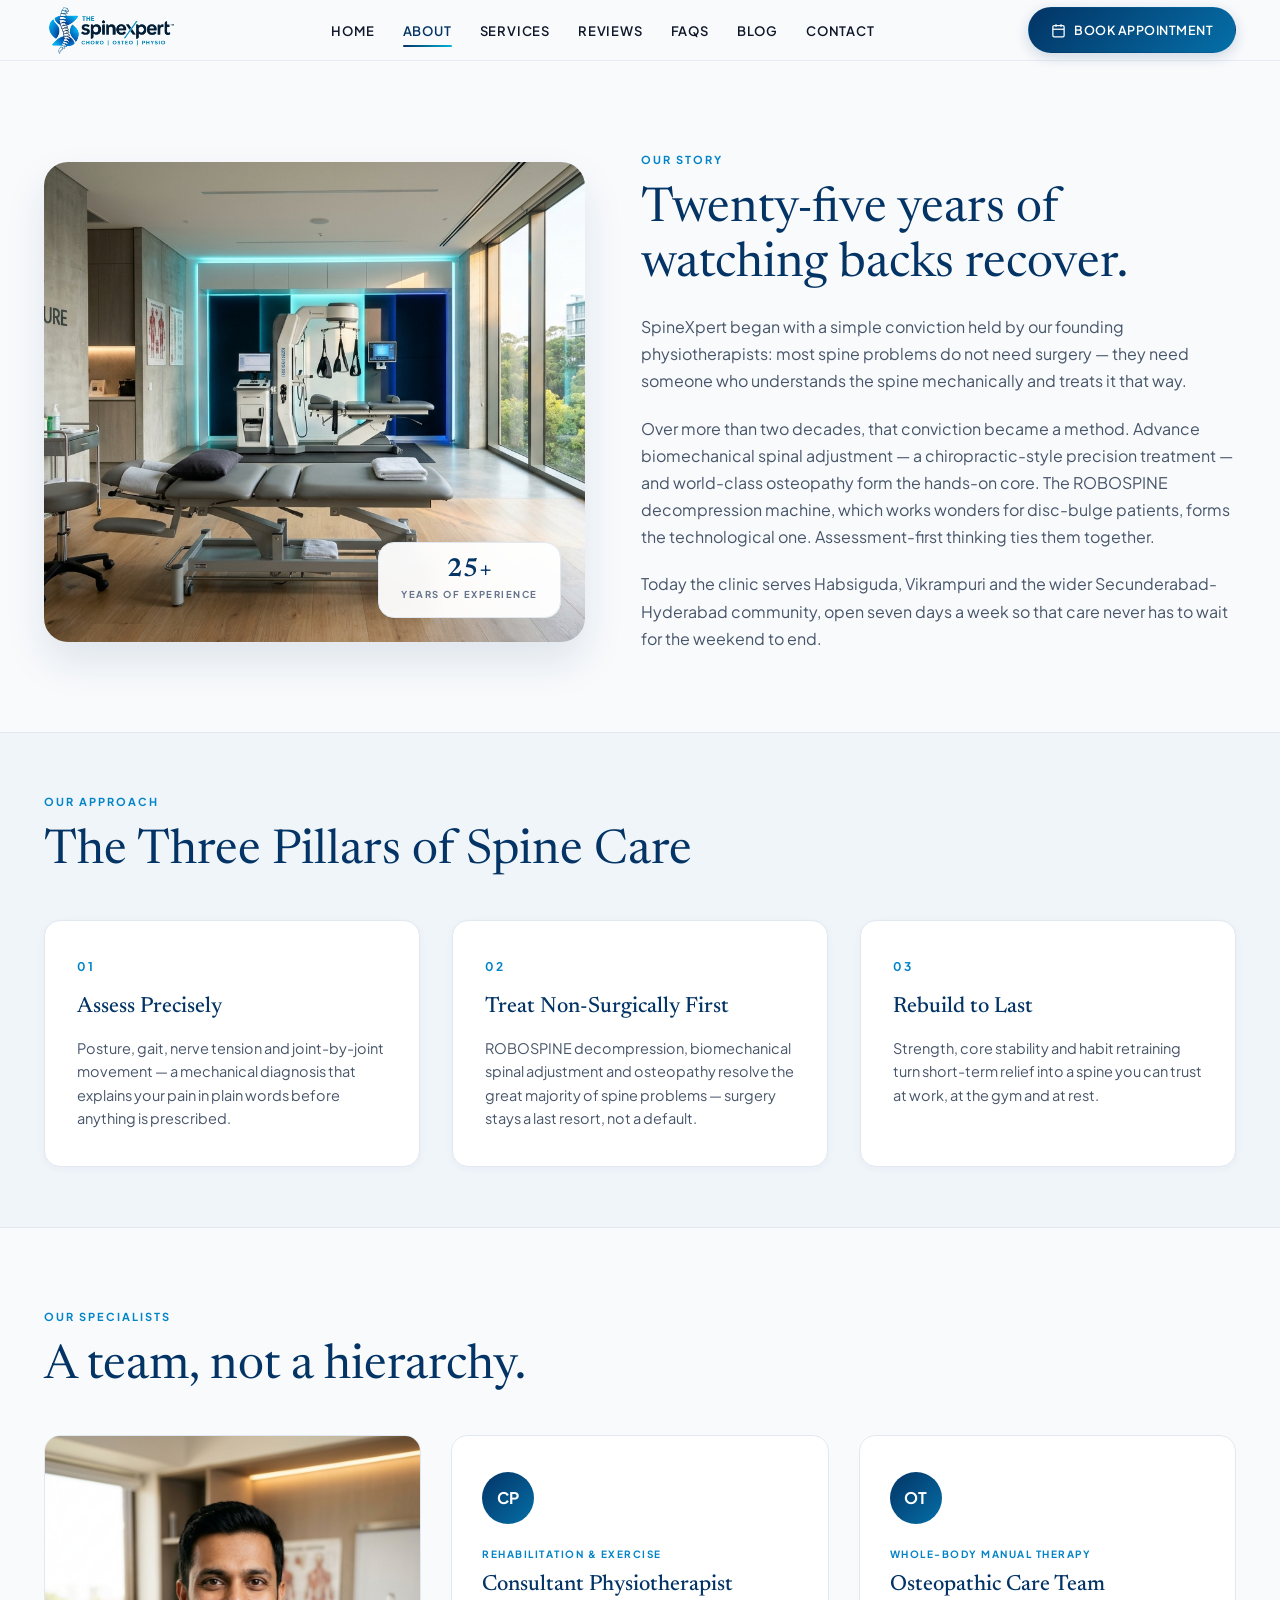
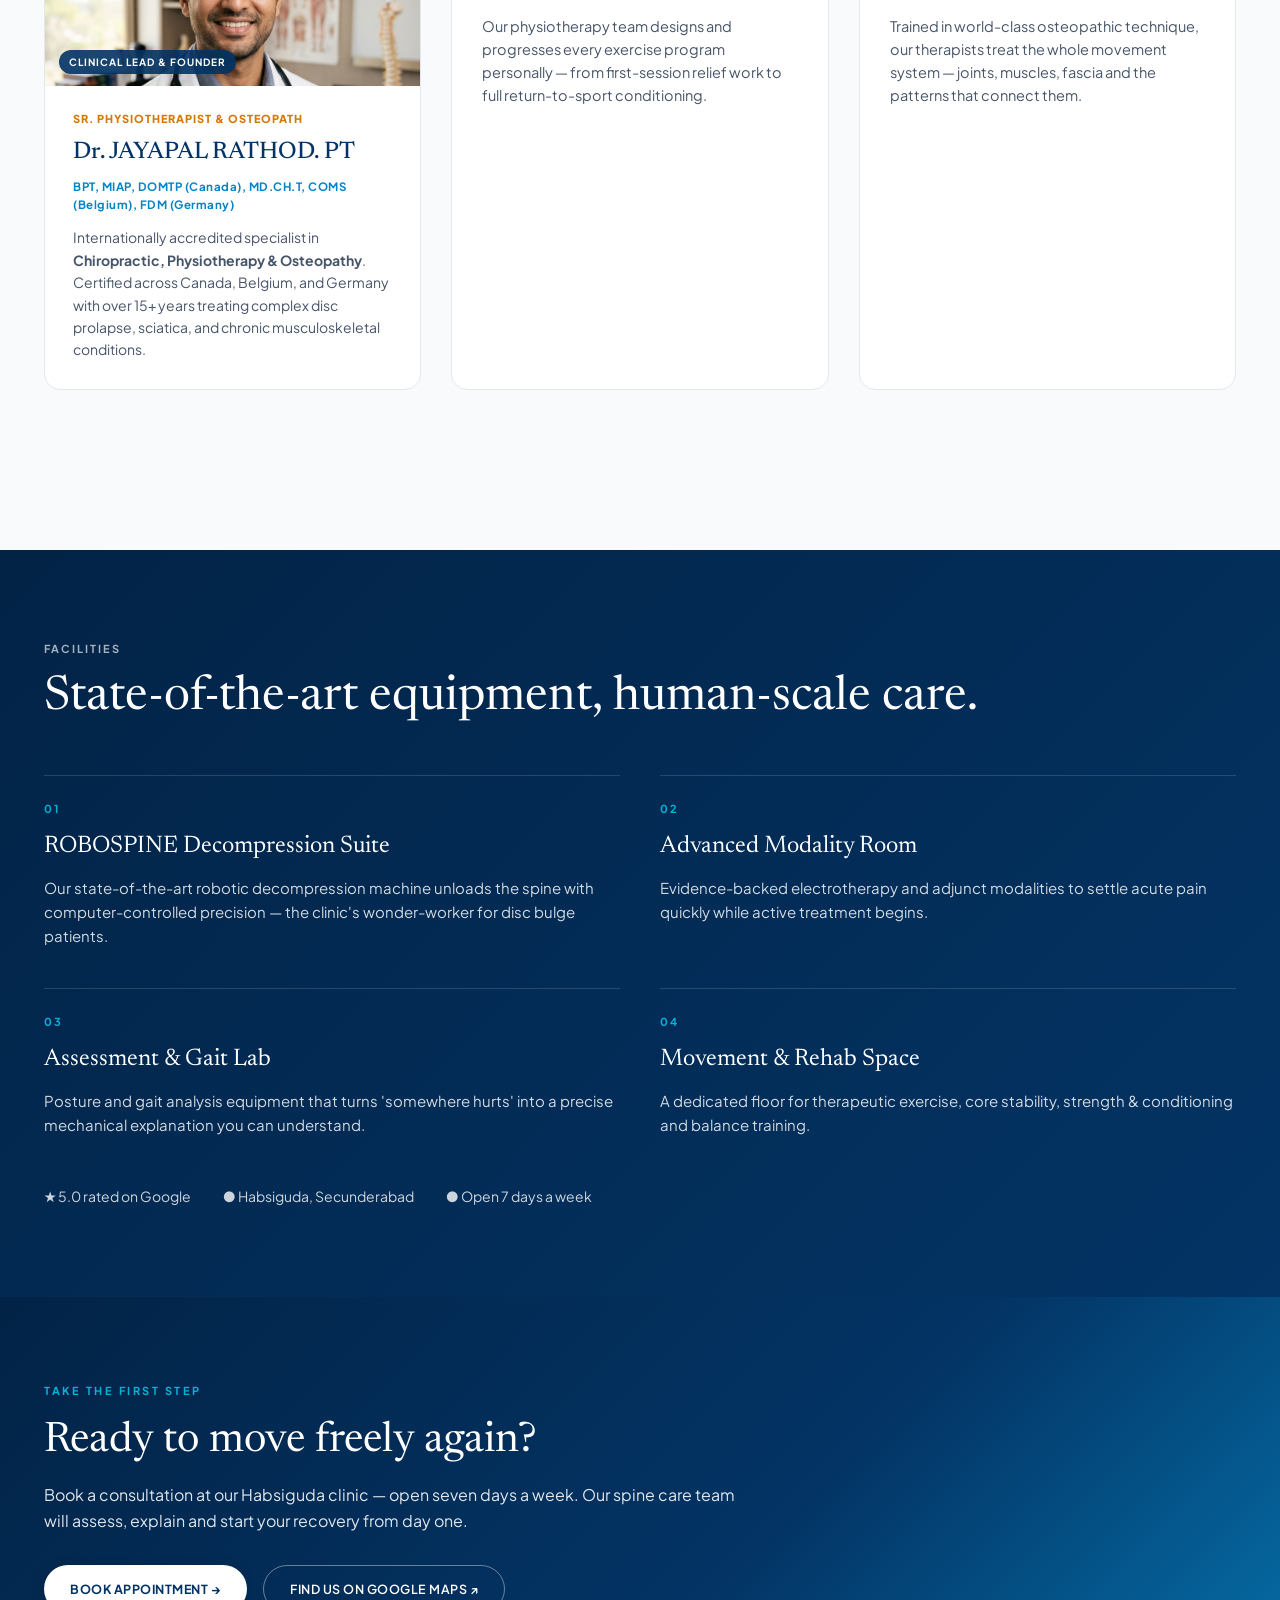
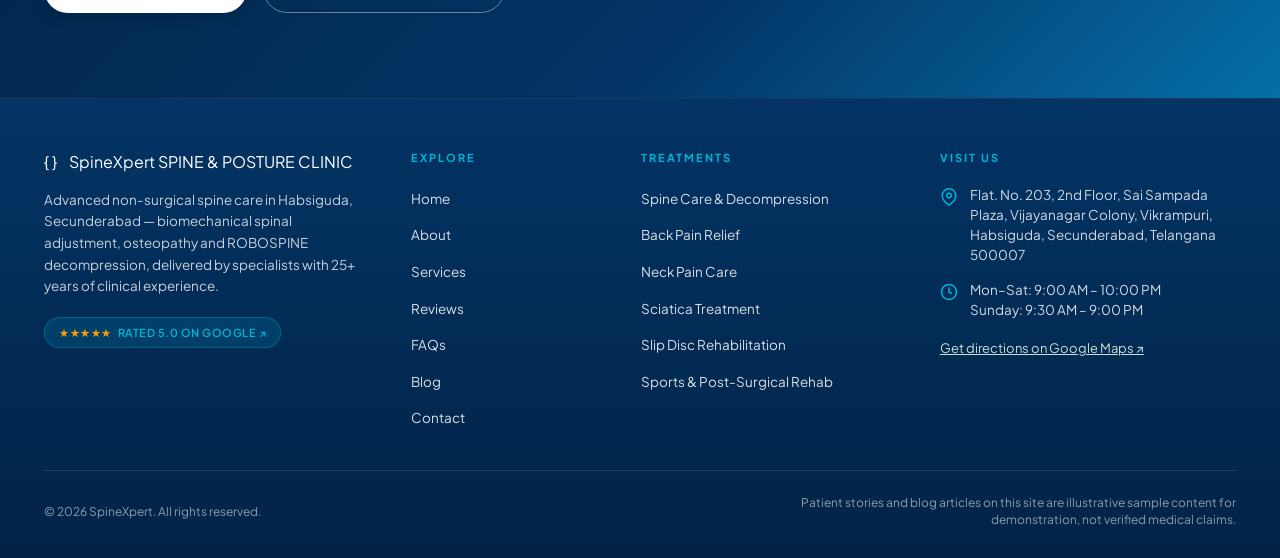
==== commit bf532b57: "new data" ====
--- a/about/index.html
+++ b/about/index.html
@@ -110,15 +110,18 @@
       
       <div class="team-grid" data-aos="fade-up">
         <div class="team-card" data-aos="fade-up" data-aos-delay="100" style="overflow: hidden; padding: 0;">
-          <div style="height: 220px; overflow: hidden; background: #e2e8f0; position: relative;">
-            <img src="../assets/images/dr-rathod-jaipal.jpg" alt="Dr. Rathod Jaipal - Senior Physiotherapist" style="width: 100%; height: 100%; object-fit: cover; object-position: top center;">
-            <div style="position: absolute; bottom: 12px; left: 14px; background: rgba(3, 52, 101, 0.9); color: #fff; font-size: 10px; font-weight: 700; padding: 4px 10px; border-radius: 999px; letter-spacing: 1px;">CLINICAL LEAD</div>
+          <div style="height: 250px; overflow: hidden; background: #e2e8f0; position: relative;">
+            <img src="../assets/images/dr-rathod-jaipal.jpg" alt="Dr. JAYAPAL RATHOD. PT - Sr. Physiotherapist & Osteopath" style="width: 100%; height: 100%; object-fit: cover; object-position: top center;">
+            <div style="position: absolute; bottom: 12px; left: 14px; background: rgba(3, 52, 101, 0.9); color: #fff; font-size: 10px; font-weight: 700; padding: 4px 10px; border-radius: 999px; letter-spacing: 1px;">CLINICAL LEAD &amp; FOUNDER</div>
           </div>
           <div style="padding: 24px 28px 28px;">
-            <div class="team-role-tag">LEAD PHYSIOTHERAPIST &amp; FOUNDER</div>
-            <h3 class="team-name" style="font-size: 24px; margin-bottom: 8px;">Dr. Rathod Jaipal</h3>
-            <p class="team-bio">
-              Senior Physiotherapist &amp; Spine Specialist with deep expertise in precision spinal adjustment, ROBOSPINE decompression, and post-surgical rehab.
+            <div class="team-role-tag" style="color: #d97706; font-weight: 800; font-size: 11px; letter-spacing: 1px;">SR. PHYSIOTHERAPIST &amp; OSTEOPATH</div>
+            <h3 class="team-name" style="font-size: 24px; margin-bottom: 6px; color: var(--primary-navy);">Dr. JAYAPAL RATHOD. PT</h3>
+            <div style="font-size: 11.5px; font-weight: 700; color: #0284c7; margin-bottom: 12px; letter-spacing: 0.5px;">
+              BPT, MIAP, DOMTP (Canada), MD.CH.T, COMS (Belgium), FDM (Germany)
+            </div>
+            <p class="team-bio" style="font-size: 14px; line-height: 1.6; color: var(--text-muted);">
+              Internationally accredited specialist in <strong>Chiropractic, Physiotherapy &amp; Osteopathy</strong>. Certified across Canada, Belgium, and Germany with over 15+ years treating complex disc prolapse, sciatica, and chronic musculoskeletal conditions.
             </p>
           </div>
         </div>
--- a/assets/css/doctor.css
+++ b/assets/css/doctor.css
@@ -20,7 +20,7 @@
 
 .doctor-img-container {
   position: relative;
-  min-height: 440px;
+  min-height: 480px;
   background: #e2e8f0;
 }
 
@@ -55,36 +55,114 @@
   justify-content: center;
 }
 
+.doctor-disciplines-bar {
+  display: inline-flex;
+  align-items: center;
+  gap: 8px;
+  background: #0d2847;
+  color: #ffffff;
+  padding: 6px 14px;
+  border-radius: 999px;
+  font-size: 11px;
+  font-weight: 700;
+  letter-spacing: 1px;
+  text-transform: uppercase;
+  width: fit-content;
+  margin-bottom: 16px;
+  border: 1px solid rgba(0, 180, 216, 0.35);
+}
+
+.doctor-disciplines-bar span.highlight {
+  color: var(--cyan-teal);
+}
+
+.doctor-disciplines-bar span.separator {
+  color: rgba(255, 255, 255, 0.35);
+}
+
 .doctor-name-title {
   font-family: var(--font-serif);
-  font-size: 38px;
-  color: var(--primary-navy);
-  font-weight: 500;
+  font-size: 36px;
+  color: var(--primary-navy);
+  font-weight: 700;
   margin-bottom: 6px;
   line-height: 1.15;
-}
-
-.doctor-role-subtitle {
-  font-size: 13px;
-  font-weight: 700;
-  text-transform: uppercase;
-  letter-spacing: 1.5px;
-  color: var(--ocean-blue);
+  letter-spacing: -0.5px;
+}
+
+.doctor-designation-title {
+  font-size: 16px;
+  font-weight: 700;
+  color: #d97706; /* Elegant golden-amber matching credential badge */
+  margin-bottom: 16px;
+  letter-spacing: 0.2px;
+}
+
+.doctor-credentials-box {
+  background: #f8fafc;
+  border: 1px solid #e2e8f0;
+  border-left: 3px solid var(--ocean-blue);
+  border-radius: 8px;
+  padding: 14px 18px;
   margin-bottom: 20px;
 }
 
+.doctor-credentials-title {
+  font-size: 11px;
+  font-weight: 800;
+  text-transform: uppercase;
+  letter-spacing: 1.2px;
+  color: var(--text-subtle);
+  margin-bottom: 8px;
+}
+
+.doctor-credentials-list {
+  display: flex;
+  flex-wrap: wrap;
+  gap: 8px;
+}
+
+.cred-chip {
+  background: #ffffff;
+  border: 1px solid #cbd5e1;
+  color: var(--primary-navy);
+  font-size: 12px;
+  font-weight: 700;
+  padding: 4px 10px;
+  border-radius: 6px;
+  display: inline-flex;
+  align-items: center;
+  gap: 5px;
+}
+
+.cred-chip.intl {
+  background: #eff6ff;
+  border-color: #93c5fd;
+  color: var(--primary-navy);
+}
+
+.cred-chip .country-tag {
+  background: #0284c7;
+  color: #ffffff;
+  font-size: 9.5px;
+  font-weight: 800;
+  padding: 1px 5px;
+  border-radius: 4px;
+  letter-spacing: 0.5px;
+}
+
 .doctor-bio-text {
-  font-size: 15.5px;
+  font-size: 15px;
   color: var(--text-muted);
   line-height: 1.7;
-  margin-bottom: 24px;
+  margin-bottom: 22px;
 }
 
 .doctor-specialties-row {
   display: flex;
   flex-wrap: wrap;
   gap: 10px;
-  margin-bottom: 32px;
+  margin-bottom: 28px;
 }
 
 .doctor-spec-pill {
@@ -140,6 +218,7 @@
   }
   .doctor-img-container {
     height: 380px;
+    min-height: auto;
   }
   .doctor-content-container {
     padding: 32px 24px;
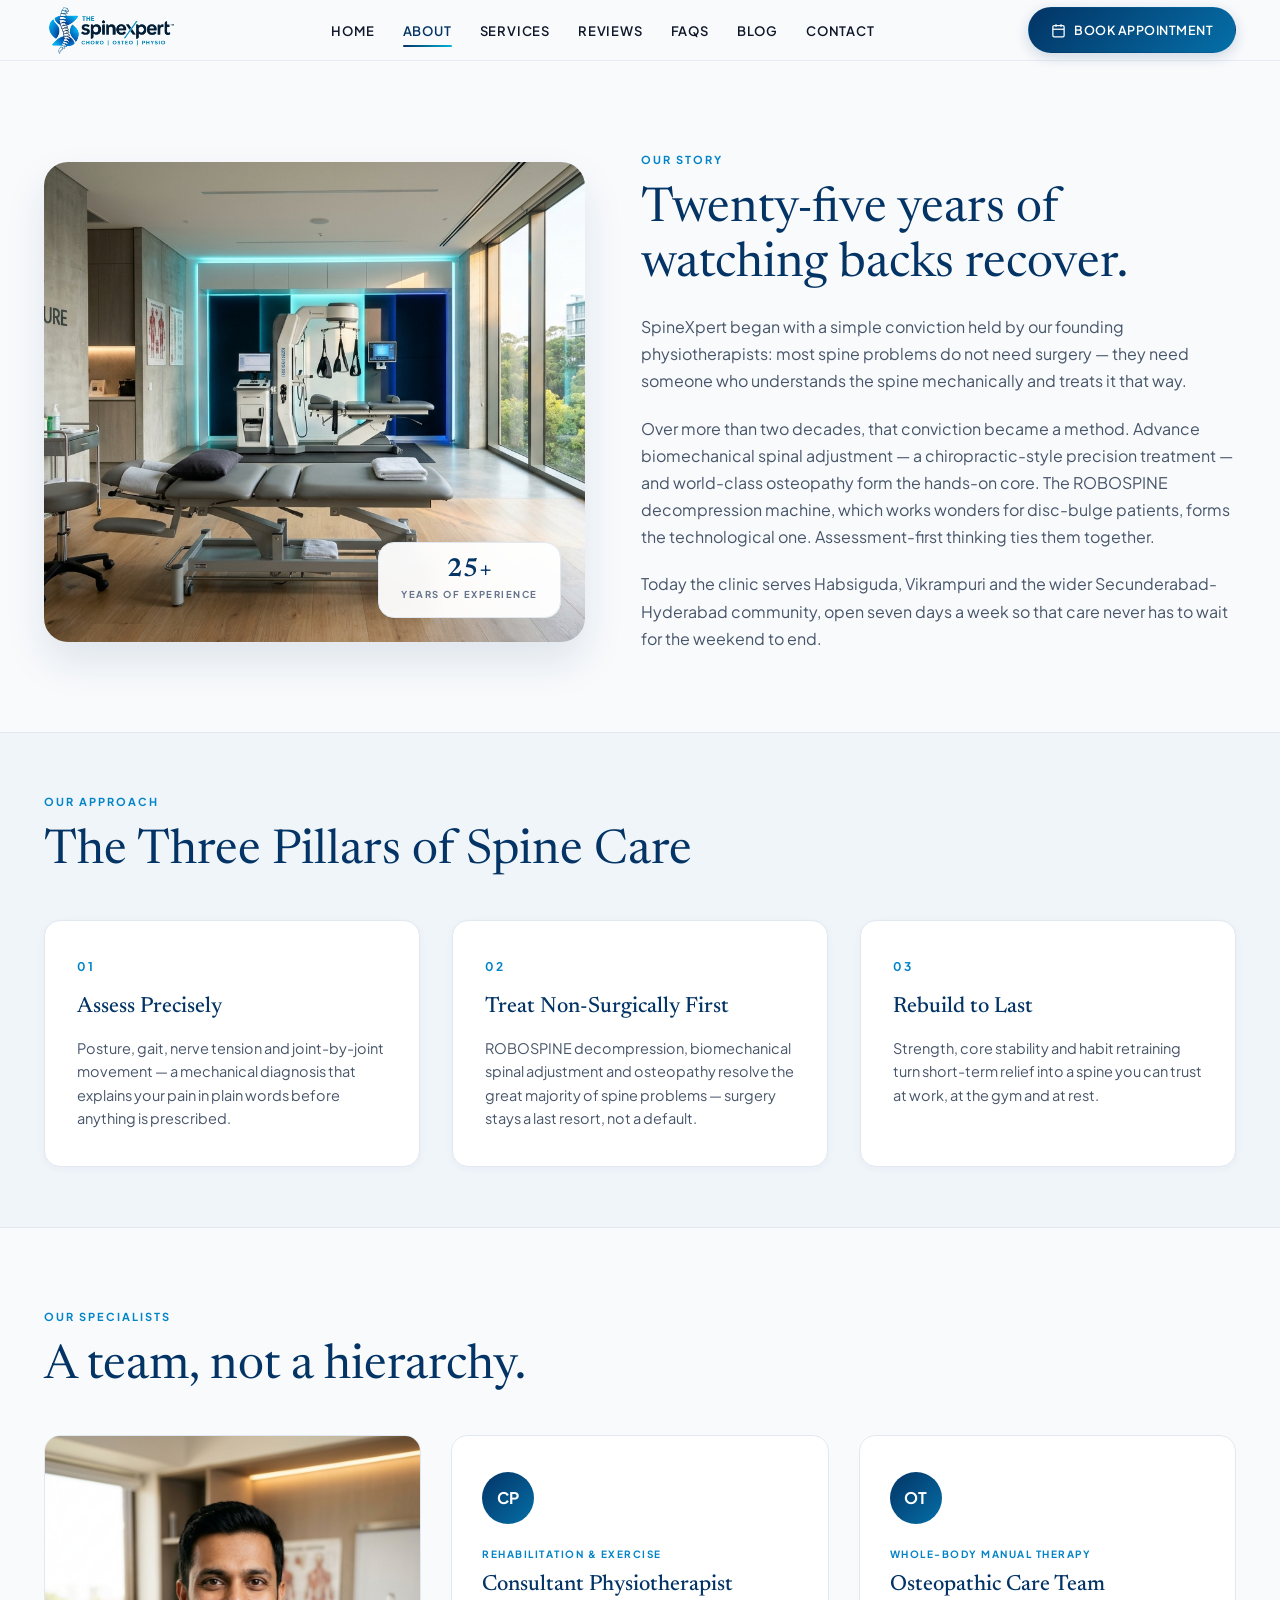
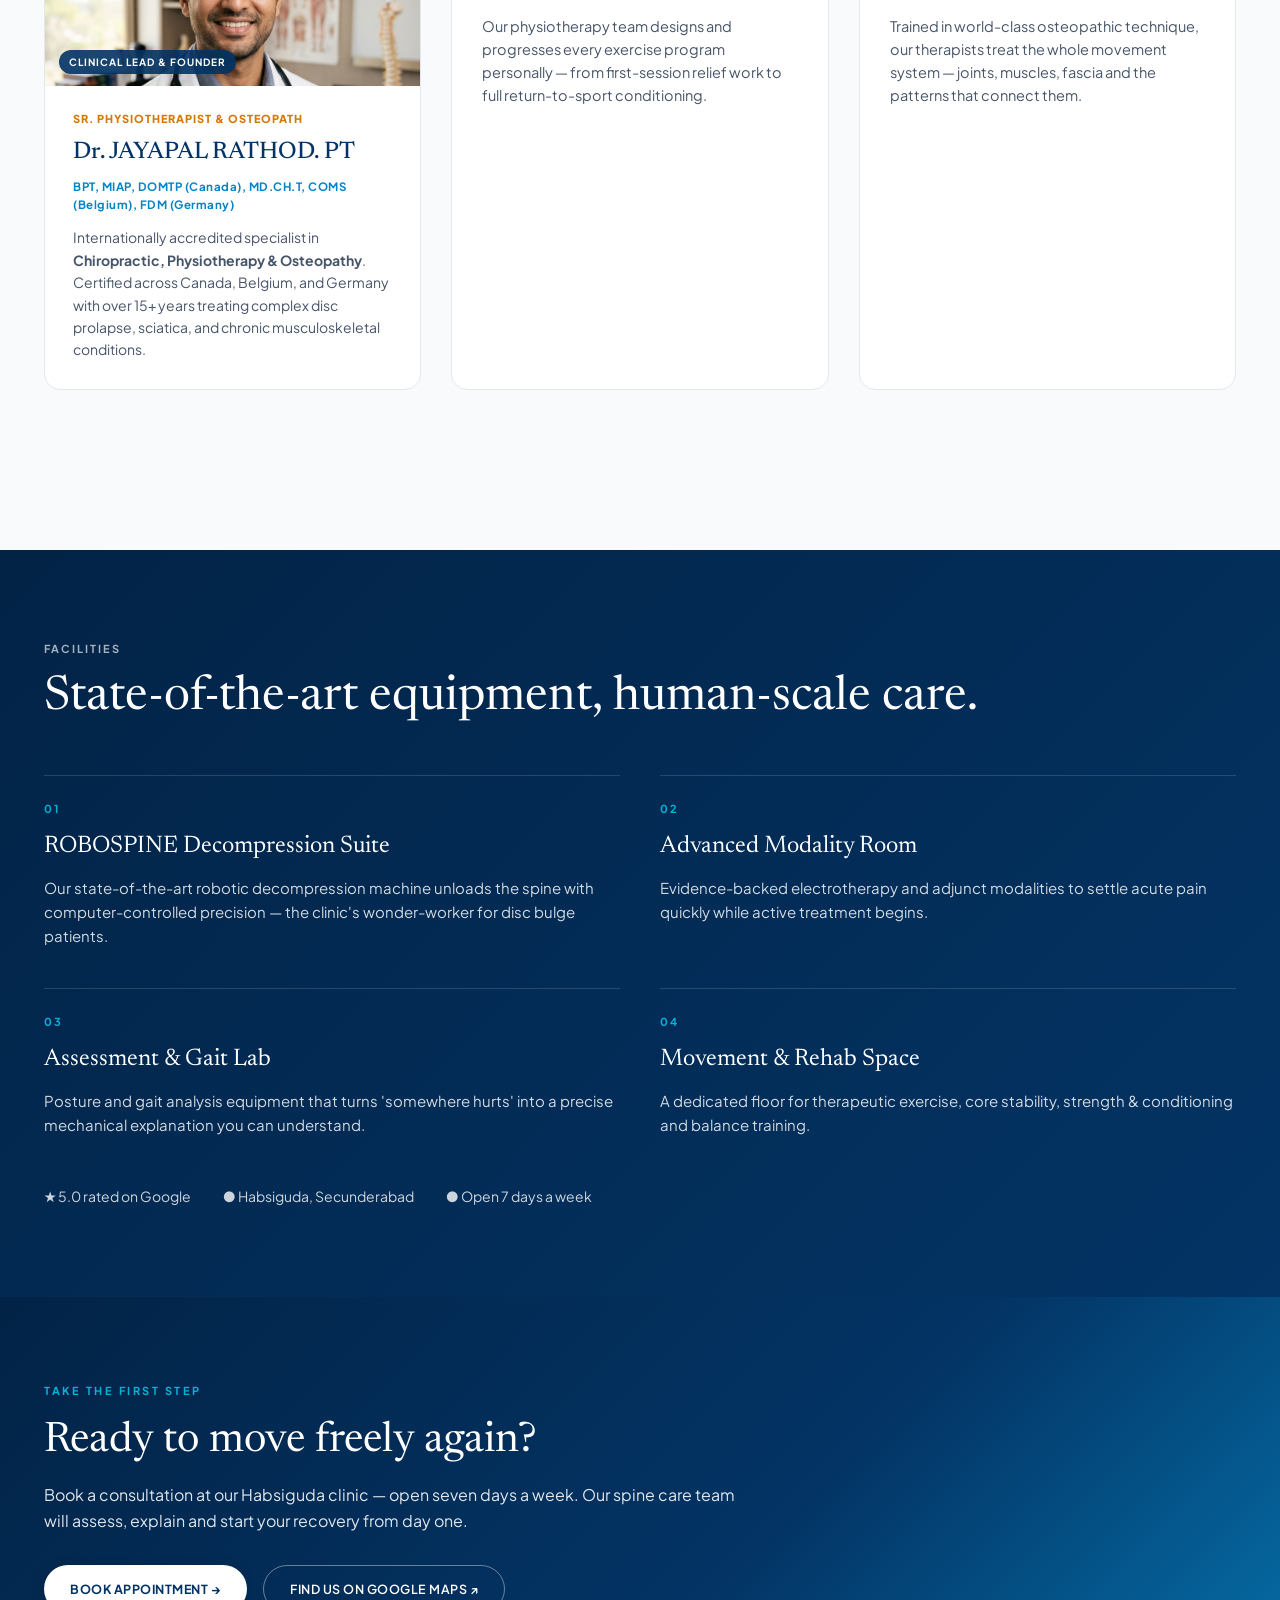
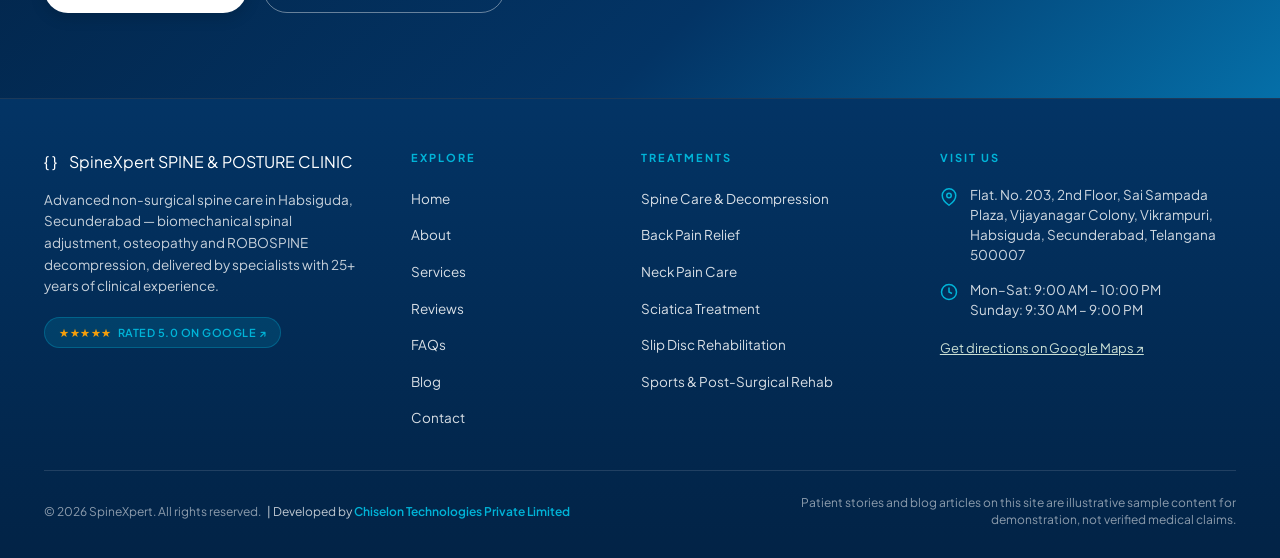
==== commit 2f6996cf: "jhghj" ====
--- a/about/index.html
+++ b/about/index.html
@@ -271,7 +271,7 @@
       </div>
 
       <div class="footer-bottom">
-        <div>&copy; 2026 SpineXpert. All rights reserved.</div>
+        <div>&copy; 2026 SpineXpert. All rights reserved. <span class="footer-credit">| Developed by <a href="https://www.chiselontechnologies.com/" target="_blank" rel="noopener" class="developer-link"><strong>Chiselon Technologies Private Limited</strong></a></span></div>
         <div class="footer-disclaimer">Patient stories and blog articles on this site are illustrative sample content for demonstration, not verified medical claims.</div>
       </div>
     </div>
@@ -284,42 +284,80 @@
         <h3 class="modal-title">Book an Appointment</h3>
         <button class="modal-close" id="closeModal">&times;</button>
       </div>
-      <div class="modal-body">
-        <form id="appointmentForm">
-          <div class="form-group">
-            <label class="form-label">Full Name *</label>
-            <input type="text" class="form-input" placeholder="Your name" required>
-          </div>
-          <div class="form-row">
+              <div class="modal-body">
+          <!-- Direct Online Booking Banner & QR Code -->
+          <div class="modal-portal-banner">
+            <div class="portal-text-side">
+              <span class="portal-tag">INSTANT CONFIRMATION</span>
+              <h4 class="portal-heading">Direct Online Patient Booking</h4>
+              <p class="portal-subtext">Skip the wait — pick your exact preferred time slot directly on our live calendar portal.</p>
+              <a href="https://clinic.physioelitece.fit/patient-booking?token=clx_KrfnUzbXfuJDHYltwGSFXj6y" target="_blank" rel="noopener" class="portal-btn-link">
+                OPEN DIRECT BOOKING PORTAL &rarr;
+              </a>
+            </div>
+            <div class="portal-qr-box">
+              <img src="../assets/images/booking-qr.png" alt="Scan QR to Book Appointment Online">
+              <span class="portal-qr-label">Scan to Book</span>
+            </div>
+          </div>
+
+          <div class="modal-divider">
+            <span>OR REQUEST APPOINTMENT BELOW</span>
+          </div>
+
+          <form id="appointmentForm">
             <div class="form-group">
-              <label class="form-label">Phone *</label>
-              <input type="tel" class="form-input" placeholder="Phone number" required>
+              <label class="form-label">Full Name *</label>
+              <input
+                type="text"
+                class="form-input"
+                placeholder="Your name"
+                required
+              />
+            </div>
+            <div class="form-row">
+              <div class="form-group">
+                <label class="form-label">Phone *</label>
+                <input
+                  type="tel"
+                  class="form-input"
+                  placeholder="Phone number"
+                  required
+                />
+              </div>
+              <div class="form-group">
+                <label class="form-label">Preferred Date</label>
+                <input type="date" class="form-input" required />
+              </div>
             </div>
             <div class="form-group">
-              <label class="form-label">Preferred Date</label>
-              <input type="date" class="form-input" required>
-            </div>
-          </div>
-          <div class="form-group">
-            <label class="form-label">Treatment or Concern</label>
-            <select class="form-select" required>
-              <option value="">Select treatment type</option>
-              <option value="consultation">Initial Spine Assessment & Consultation</option>
-              <option value="robospine">ROBOSPINE Decompression</option>
-              <option value="sciatica">Sciatica & Disc Care</option>
-              <option value="neck">Neck & Posture Adjustment</option>
-              <option value="sports">Sports Injury & Physical Therapy</option>
-            </select>
-          </div>
-          <div class="form-group">
-            <label class="form-label">Notes or Pain Details</label>
-            <textarea class="form-textarea" placeholder="Describe symptoms or previous diagnoses..."></textarea>
-          </div>
-          <button type="submit" class="form-submit-btn">CONFIRM APPOINTMENT REQUEST</button>
-        </form>
+              <label class="form-label">Treatment or Concern</label>
+              <select class="form-select" required>
+                <option value="">Select treatment type</option>
+                <option value="consultation">Initial Spine Assessment &amp; Consultation</option>
+                <option value="osteopathy">Osteopathy &amp; Whole-Body Alignment</option>
+                <option value="migraine">Migraine &amp; Cervicogenic Headache Care</option>
+                <option value="gut">Visceral Osteopathy &amp; Gut Health</option>
+                <option value="robospine">ROBOSPINE Decompression</option>
+                <option value="sciatica">Sciatica &amp; Disc Care</option>
+                <option value="neck">Neck &amp; Posture Adjustment</option>
+                <option value="sports">Sports Injury &amp; Physical Therapy</option>
+              </select>
+            </div>
+            <div class="form-group">
+              <label class="form-label">Notes or Pain Details</label>
+              <textarea
+                class="form-textarea"
+                placeholder="Describe symptoms or previous diagnoses..."
+              ></textarea>
+            </div>
+            <button type="submit" class="form-submit-btn">
+              CONFIRM APPOINTMENT REQUEST
+            </button>
+          </form>
+        </div>
       </div>
     </div>
-  </div>
 
   <script src="../assets/js/aos.js"></script>
   <script src="../assets/js/main.js"></script>
--- a/assets/css/style.css
+++ b/assets/css/style.css
@@ -458,6 +458,26 @@
   gap: 12px;
 }
 
+.footer-credit {
+  color: rgba(255, 255, 255, 0.75);
+  margin-left: 4px;
+}
+
+.footer-credit a.developer-link {
+  color: var(--cyan-teal);
+  text-decoration: none;
+  transition: all 0.2s ease;
+}
+
+.footer-credit a.developer-link:hover {
+  color: #38bdf8;
+  text-decoration: underline;
+}
+
+.footer-credit strong {
+  font-weight: 600;
+}
+
 .footer-disclaimer {
   max-width: 500px;
   text-align: right;
@@ -466,6 +486,47 @@
 
 /* RESPONSIVE */
 @media (max-width: 992px) {
+  .header {
+    height: 70px;
+  }
+  .nav-container {
+    height: 70px;
+    padding: 0 16px;
+  }
+  .logo-img {
+    height: 42px;
+  }
+  .nav-actions {
+    gap: 12px;
+  }
+  .btn-book {
+    padding: 9px 16px;
+    font-size: 11.5px;
+    letter-spacing: 0.5px;
+    white-space: nowrap;
+    border-radius: 999px;
+  }
+  .btn-book svg {
+    width: 14px;
+    height: 14px;
+  }
+  .mobile-toggle {
+    display: flex;
+    align-items: center;
+    justify-content: center;
+    width: 40px;
+    height: 40px;
+    border-radius: 8px;
+    background: transparent;
+    border: none;
+    font-size: 26px;
+    color: var(--primary-navy);
+    cursor: pointer;
+    transition: background 0.2s ease;
+  }
+  .mobile-toggle:hover {
+    background: rgba(3, 52, 101, 0.05);
+  }
   .nav-links {
     display: none;
   }
@@ -473,16 +534,21 @@
     display: flex;
     flex-direction: column;
     position: absolute;
-    top: 88px;
+    top: 70px;
     left: 0;
     right: 0;
-    background: var(--bg-primary);
-    padding: 24px;
+    background: #ffffff;
+    padding: 24px 20px;
     border-bottom: 1px solid var(--border-light);
-    box-shadow: var(--shadow-md);
-  }
-  .mobile-toggle {
-    display: block;
+    box-shadow: 0 15px 30px rgba(3, 52, 101, 0.12);
+    gap: 16px;
+    text-align: center;
+    z-index: 1000;
+  }
+  .nav-links.open .nav-link {
+    font-size: 15px;
+    font-weight: 700;
+    padding: 10px 0;
   }
   .footer-grid {
     grid-template-columns: 1fr 1fr;
@@ -490,6 +556,30 @@
   }
 }
 
+@media (max-width: 480px) {
+  .logo-img {
+    height: 36px;
+    max-width: 130px;
+  }
+  .btn-book {
+    padding: 8px 12px;
+    font-size: 10.5px;
+    gap: 5px;
+  }
+  .btn-book svg {
+    width: 13px;
+    height: 13px;
+  }
+  .nav-actions {
+    gap: 8px;
+  }
+  .mobile-toggle {
+    width: 36px;
+    height: 36px;
+    font-size: 24px;
+  }
+}
+
 @media (max-width: 640px) {
   .footer-grid {
     grid-template-columns: 1fr;
--- a/assets/css/components.css
+++ b/assets/css/components.css
@@ -27,12 +27,146 @@
   background: var(--white);
   border-radius: var(--radius-lg);
   width: 100%;
-  max-width: 540px;
-  max-height: 90vh;
+  max-width: 620px;
+  max-height: 92vh;
   overflow-y: auto;
   position: relative;
   box-shadow: 0 25px 50px -12px rgba(3, 52, 101, 0.3);
   border: 1px solid var(--border-light);
+}
+
+/* Modal Direct Booking Banner & QR Box */
+.modal-portal-banner {
+  background: linear-gradient(135deg, #033465 0%, #056fa8 100%);
+  border-radius: 14px;
+  padding: 18px 20px;
+  margin-bottom: 22px;
+  display: flex;
+  align-items: center;
+  justify-content: space-between;
+  gap: 16px;
+  box-shadow: 0 8px 20px rgba(3, 52, 101, 0.2);
+  border: 1px solid rgba(0, 180, 216, 0.35);
+}
+
+.portal-text-side {
+  flex: 1;
+}
+
+.portal-tag {
+  display: inline-block;
+  background: rgba(0, 180, 216, 0.2);
+  color: var(--cyan-teal);
+  font-size: 10px;
+  font-weight: 800;
+  letter-spacing: 1.2px;
+  text-transform: uppercase;
+  padding: 3px 8px;
+  border-radius: 4px;
+  margin-bottom: 6px;
+  border: 1px solid rgba(0, 180, 216, 0.35);
+}
+
+.portal-heading {
+  color: #ffffff;
+  font-size: 16px;
+  font-weight: 700;
+  margin-bottom: 4px;
+  line-height: 1.25;
+}
+
+.portal-subtext {
+  color: rgba(255, 255, 255, 0.75);
+  font-size: 12px;
+  line-height: 1.4;
+  margin-bottom: 12px;
+}
+
+.portal-btn-link {
+  display: inline-flex;
+  align-items: center;
+  gap: 6px;
+  background: var(--cyan-teal);
+  color: #033465;
+  font-weight: 700;
+  font-size: 12.5px;
+  padding: 9px 16px;
+  border-radius: 999px;
+  text-decoration: none;
+  transition: all 0.2s ease;
+  box-shadow: 0 4px 10px rgba(0, 180, 216, 0.3);
+}
+
+.portal-btn-link:hover {
+  background: #ffffff;
+  color: #033465;
+  transform: translateY(-1px);
+}
+
+.portal-qr-box {
+  background: #ffffff;
+  border-radius: 10px;
+  padding: 8px;
+  display: flex;
+  flex-direction: column;
+  align-items: center;
+  box-shadow: 0 4px 12px rgba(0, 0, 0, 0.15);
+  flex-shrink: 0;
+  text-align: center;
+}
+
+.portal-qr-box img {
+  width: 95px;
+  height: 95px;
+  object-fit: contain;
+  display: block;
+}
+
+.portal-qr-label {
+  font-size: 9px;
+  font-weight: 800;
+  color: #033465;
+  letter-spacing: 0.5px;
+  margin-top: 4px;
+  text-transform: uppercase;
+}
+
+.modal-divider {
+  display: flex;
+  align-items: center;
+  text-align: center;
+  margin: 18px 0;
+  color: var(--text-subtle);
+  font-size: 11px;
+  font-weight: 700;
+  letter-spacing: 1px;
+  text-transform: uppercase;
+}
+
+.modal-divider::before,
+.modal-divider::after {
+  content: '';
+  flex: 1;
+  border-bottom: 1px solid var(--border-light);
+}
+
+.modal-divider span {
+  padding: 0 12px;
+}
+
+@media (max-width: 576px) {
+  .modal-portal-banner {
+    flex-direction: column-reverse;
+    text-align: center;
+    padding: 16px;
+  }
+  .portal-btn-link {
+    width: 100%;
+    justify-content: center;
+  }
+  .portal-qr-box {
+    margin-bottom: 8px;
+  }
 }
 
 .modal-header {
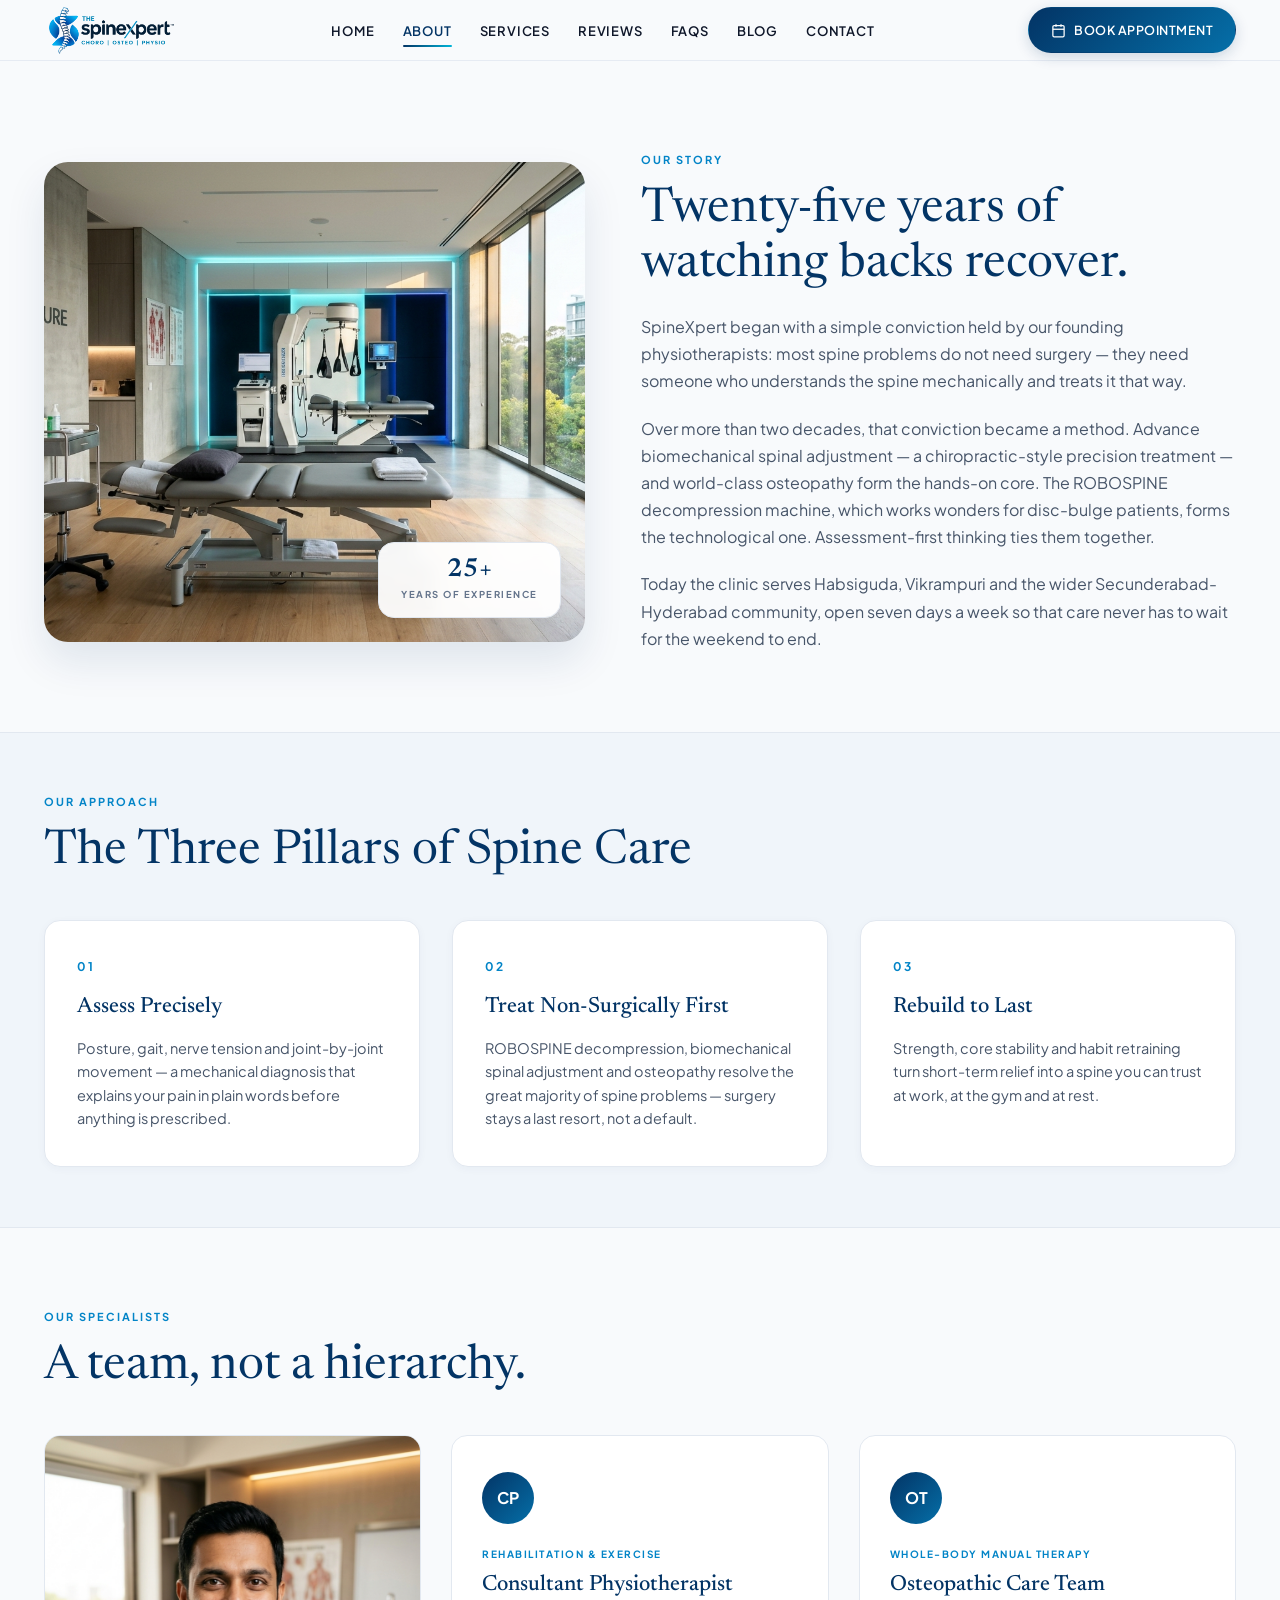
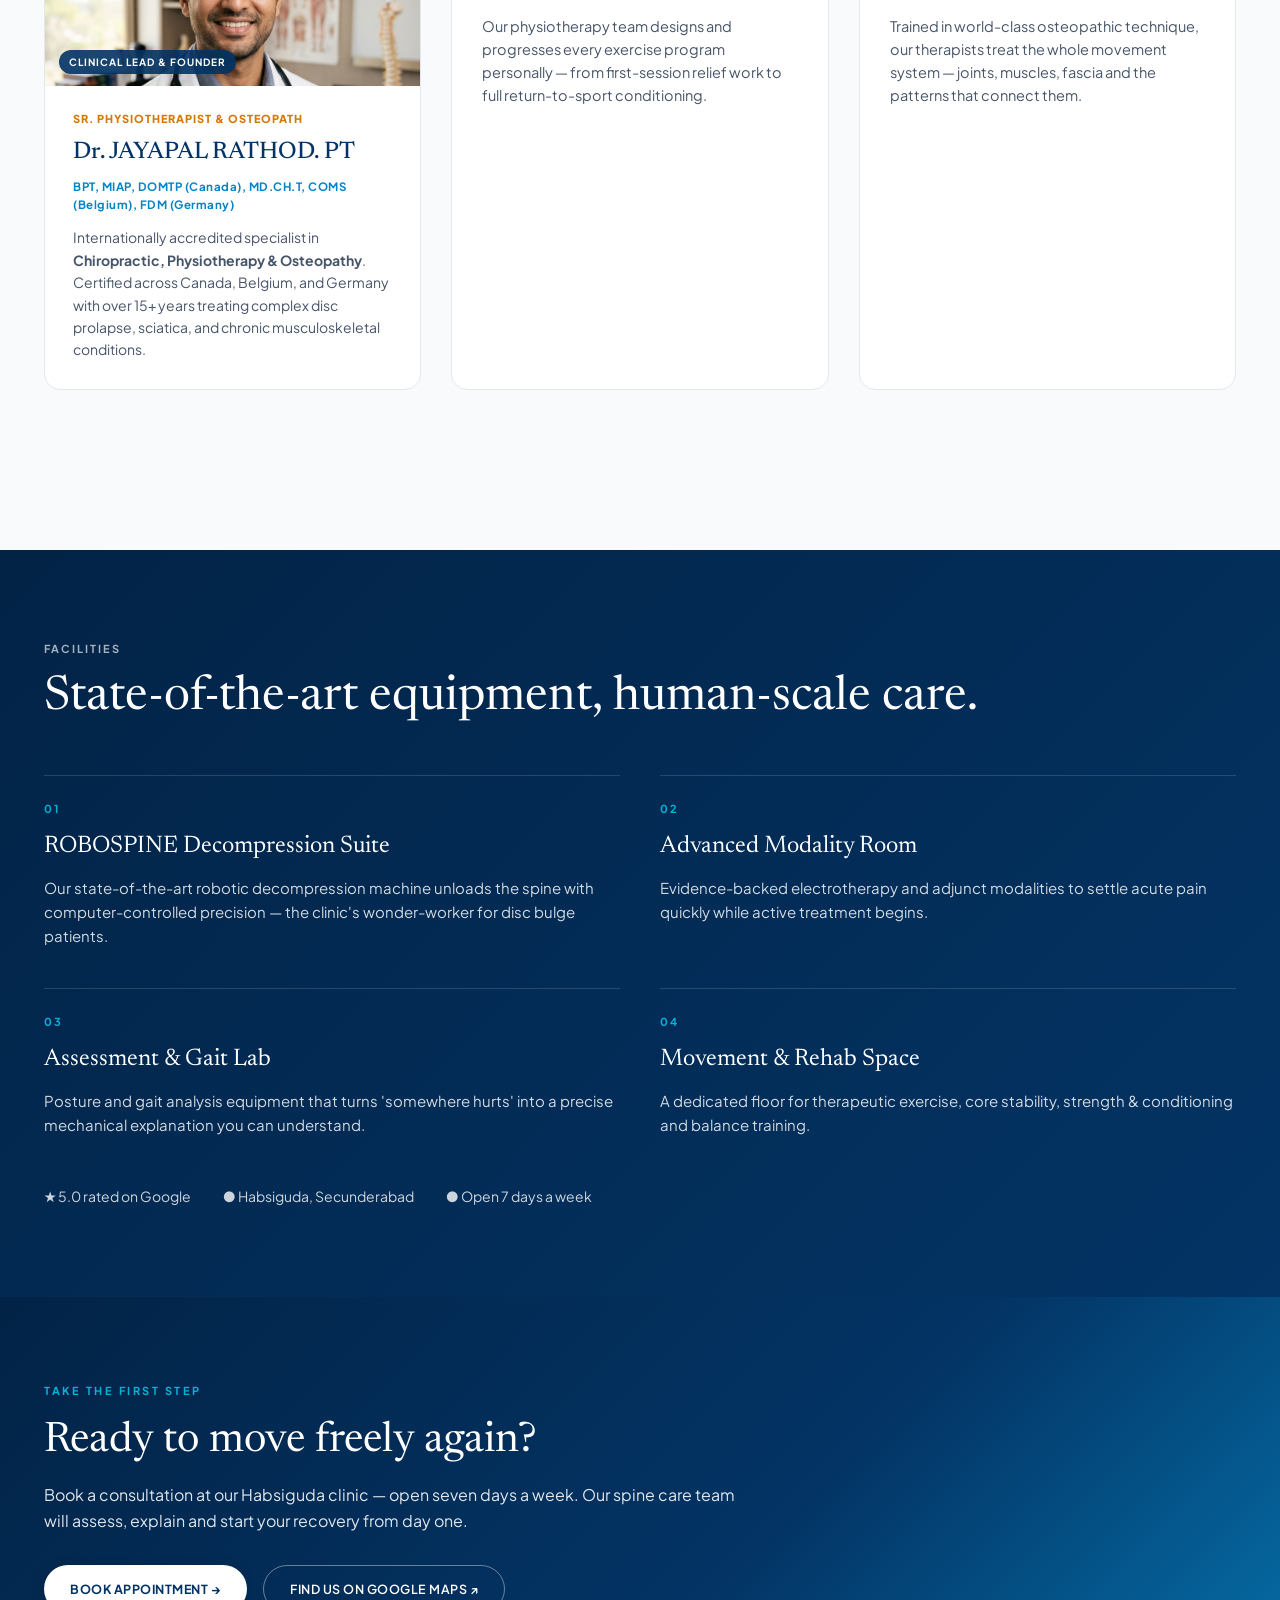
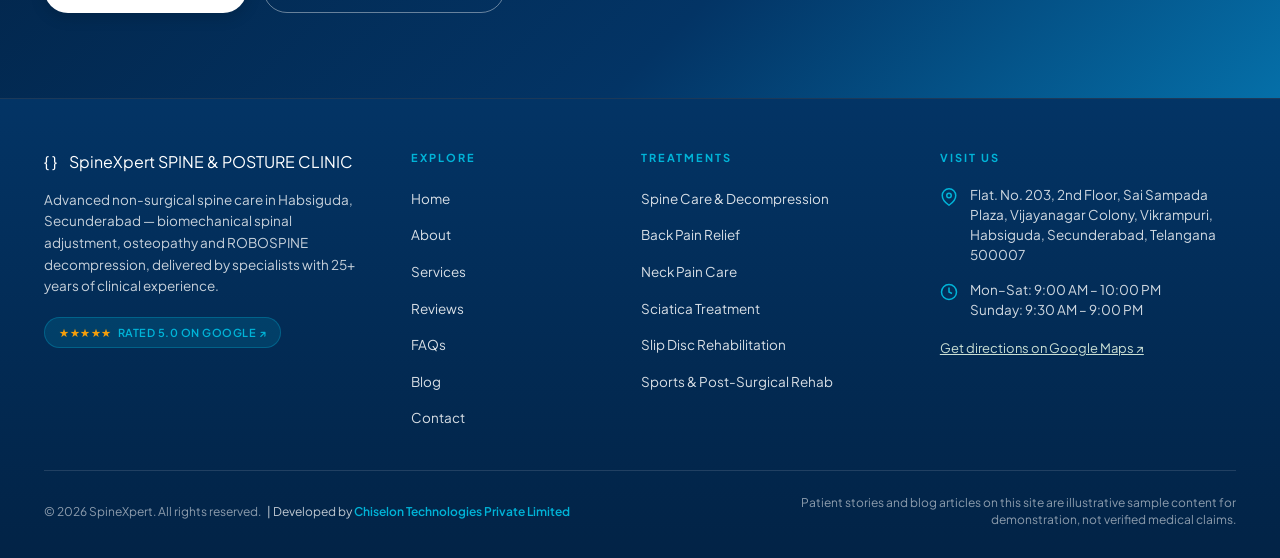
==== commit aaf3de54: "sds" ====
--- a/about/index.html
+++ b/about/index.html
@@ -17,6 +17,7 @@
   <link rel="stylesheet" href="../assets/css/style.css">
   <link rel="stylesheet" href="../assets/css/components.css">
   <link rel="stylesheet" href="../assets/css/doctor.css">
+  <link rel="stylesheet" href="../assets/css/smart-modal.css">
 </head>
 <body>
 
@@ -277,90 +278,126 @@
     </div>
   </footer>
 
-  <!-- Booking Appointment Modal -->
-  <div class="modal-overlay" id="bookingModal">
-    <div class="modal-card">
-      <div class="modal-header">
-        <h3 class="modal-title">Book an Appointment</h3>
-        <button class="modal-close" id="closeModal">&times;</button>
-      </div>
-              <div class="modal-body">
-          <!-- Direct Online Booking Banner & QR Code -->
-          <div class="modal-portal-banner">
-            <div class="portal-text-side">
-              <span class="portal-tag">INSTANT CONFIRMATION</span>
-              <h4 class="portal-heading">Direct Online Patient Booking</h4>
-              <p class="portal-subtext">Skip the wait — pick your exact preferred time slot directly on our live calendar portal.</p>
-              <a href="https://clinic.physioelitece.fit/patient-booking?token=clx_KrfnUzbXfuJDHYltwGSFXj6y" target="_blank" rel="noopener" class="portal-btn-link">
-                OPEN DIRECT BOOKING PORTAL &rarr;
-              </a>
-            </div>
-            <div class="portal-qr-box">
-              <img src="../assets/images/booking-qr.png" alt="Scan QR to Book Appointment Online">
-              <span class="portal-qr-label">Scan to Book</span>
-            </div>
-          </div>
-
-          <div class="modal-divider">
-            <span>OR REQUEST APPOINTMENT BELOW</span>
-          </div>
-
-          <form id="appointmentForm">
-            <div class="form-group">
-              <label class="form-label">Full Name *</label>
-              <input
-                type="text"
-                class="form-input"
-                placeholder="Your name"
-                required
-              />
-            </div>
-            <div class="form-row">
-              <div class="form-group">
-                <label class="form-label">Phone *</label>
-                <input
-                  type="tel"
-                  class="form-input"
-                  placeholder="Phone number"
-                  required
-                />
+      <!-- ============ SMART ENGAGEMENT MODAL (Exact design from Revive Clinic) ============ -->
+    <div class="smart-modal-overlay" id="smartEngagementModal" aria-hidden="true">
+      <div class="smart-modal-card" role="dialog" aria-modal="true" aria-labelledby="smartModalHeadline">
+        <!-- Header Bar -->
+        <div class="smart-modal-header">
+          <button class="smart-modal-close" id="smartModalClose" type="button" aria-label="Close modal">
+            <svg viewBox="0 0 24 24" width="18" height="18" stroke="currentColor" stroke-width="2.2" fill="none" stroke-linecap="round" stroke-linejoin="round">
+              <line x1="18" y1="6" x2="6" y2="18"></line>
+              <line x1="6" y1="6" x2="18" y2="18"></line>
+            </svg>
+          </button>
+          <div class="smart-modal-tag" id="smartModalTag">
+            <svg viewBox="0 0 24 24" width="13" height="13" fill="none" stroke="currentColor" stroke-width="2.5" stroke-linecap="round" stroke-linejoin="round">
+              <path d="m12 3-1.912 5.813a2 2 0 0 1-1.275 1.275L3 12l5.813 1.912a2 2 0 0 1 1.275 1.275L12 21l1.912-5.813a2 2 0 0 1 1.275-1.275L21 12l-5.813-1.912a2 2 0 0 1-1.275-1.275L12 3Z"/>
+            </svg>
+            <span id="smartModalTagText">WELCOME TO SPINEXPERT</span>
+          </div>
+          <h3 class="smart-modal-headline" id="smartModalHeadline">Looking for Expert Spine &amp; Physiotherapy Consultation?</h3>
+          <p class="smart-modal-sub" id="smartModalSub">
+            Need relief from neck pain, back pain, sciatica, slip disc or posture issues? Book an appointment or request a quick callback from our spine specialist in Habsiguda.
+          </p>
+        </div>
+
+        <!-- Modal Body with 2 Tabs -->
+        <div class="smart-modal-body">
+          <div class="smart-tabs-nav">
+            <button type="button" class="smart-tab-btn active" id="tabBtnBooking" data-tab="bookingTab">
+              <svg viewBox="0 0 24 24" width="16" height="16" fill="none" stroke="currentColor" stroke-width="2" stroke-linecap="round" stroke-linejoin="round">
+                <rect width="18" height="18" x="3" y="4" rx="2" ry="2"/>
+                <line x1="16" x2="16" y1="2" y2="6"/>
+                <line x1="8" x2="8" y1="2" y2="6"/>
+                <line x1="3" x2="21" y1="10" y2="10"/>
+              </svg>
+              <span>Book Appointment</span>
+            </button>
+            <button type="button" class="smart-tab-btn" id="tabBtnCallback" data-tab="callbackTab">
+              <svg viewBox="0 0 24 24" width="16" height="16" fill="none" stroke="currentColor" stroke-width="2" stroke-linecap="round" stroke-linejoin="round">
+                <path d="M22 16.92v3a2 2 0 0 1-2.18 2 19.79 19.79 0 0 1-8.63-3.07 19.5 19.5 0 0 1-6-6 19.79 19.79 0 0 1-3.07-8.67A2 2 0 0 1 4.11 2h3a2 2 0 0 1 2 1.72 12.84 12.84 0 0 0 .7 2.81 2 2 0 0 1-.45 2.11L8.09 9.91a16 16 0 0 0 6 6l1.27-1.27a2 2 0 0 1 2.11-.45 12.84 12.84 0 0 0 2.81.7A2 2 0 0 1 22 16.92z"/>
+              </svg>
+              <span>Request Callback</span>
+            </button>
+          </div>
+
+          <!-- Tab 1: Book Appointment (QR Code & Direct Link) -->
+          <div class="smart-tab-pane active" id="bookingTab">
+            <div class="smart-qr-card">
+              <div class="smart-qr-badge">
+                <span style="display:inline-block; width:6px; height:6px; background:#4ade80; border-radius:50%;"></span>
+                Instant Confirmed Slot
               </div>
-              <div class="form-group">
-                <label class="form-label">Preferred Date</label>
-                <input type="date" class="form-input" required />
+              <h4 class="smart-qr-title">Direct Online Booking</h4>
+              <p class="smart-qr-desc">
+                Select your preferred doctor, date, and live consultation time slot directly on our patient portal.
+              </p>
+
+              <div class="smart-qr-content-split">
+                <div style="flex: 1;">
+                  <a href="https://clinic.physioelitece.fit/patient-booking?token=clx_KrfnUzbXfuJDHYltwGSFXj6y" 
+                     target="_blank" 
+                     rel="noopener" 
+                     class="smart-direct-btn">
+                    <span>Book Online Instantly &nearr;</span>
+                  </a>
+                  <p style="font-size: 0.78rem; color: #94a3b8; margin: 8px 0 0; line-height: 1.4;">
+                    Instant confirmation sent to your phone.
+                  </p>
+                </div>
+                <div class="smart-qr-image-wrap">
+                  <img src="../assets/images/booking-qr.png" alt="Scan to Book Online" width="90" height="90" />
+                  <span>Scan to Book</span>
+                </div>
               </div>
             </div>
-            <div class="form-group">
-              <label class="form-label">Treatment or Concern</label>
-              <select class="form-select" required>
-                <option value="">Select treatment type</option>
-                <option value="consultation">Initial Spine Assessment &amp; Consultation</option>
-                <option value="osteopathy">Osteopathy &amp; Whole-Body Alignment</option>
-                <option value="migraine">Migraine &amp; Cervicogenic Headache Care</option>
-                <option value="gut">Visceral Osteopathy &amp; Gut Health</option>
-                <option value="robospine">ROBOSPINE Decompression</option>
-                <option value="sciatica">Sciatica &amp; Disc Care</option>
-                <option value="neck">Neck &amp; Posture Adjustment</option>
-                <option value="sports">Sports Injury &amp; Physical Therapy</option>
-              </select>
-            </div>
-            <div class="form-group">
-              <label class="form-label">Notes or Pain Details</label>
-              <textarea
-                class="form-textarea"
-                placeholder="Describe symptoms or previous diagnoses..."
-              ></textarea>
-            </div>
-            <button type="submit" class="form-submit-btn">
-              CONFIRM APPOINTMENT REQUEST
-            </button>
-          </form>
+          </div>
+
+          <!-- Tab 2: Request Call Back -->
+          <div class="smart-tab-pane" id="callbackTab">
+            <form id="smartCallbackForm">
+              <div style="display: flex; flex-direction: column; gap: 1rem;">
+                <div>
+                  <label class="smart-field-label">Your Name *</label>
+                  <div class="smart-input-wrap">
+                    <div class="smart-input-icon">
+                      <svg viewBox="0 0 24 24" width="16" height="16" fill="none" stroke="currentColor" stroke-width="2" stroke-linecap="round" stroke-linejoin="round">
+                        <path d="M19 21v-2a4 4 0 0 0-4-4H9a4 4 0 0 0-4 4v2"/>
+                        <circle cx="12" cy="7" r="4"/>
+                      </svg>
+                    </div>
+                    <input type="text" id="smartCallbackName" class="smart-input" required placeholder="Enter your full name" autocomplete="name" />
+                  </div>
+                </div>
+
+                <div>
+                  <label class="smart-field-label">Phone Number *</label>
+                  <div class="smart-input-wrap">
+                    <div class="smart-input-icon">
+                      <svg viewBox="0 0 24 24" width="16" height="16" fill="none" stroke="currentColor" stroke-width="2" stroke-linecap="round" stroke-linejoin="round">
+                        <path d="M22 16.92v3a2 2 0 0 1-2.18 2 19.79 19.79 0 0 1-8.63-3.07 19.5 19.5 0 0 1-6-6 19.79 19.79 0 0 1-3.07-8.67A2 2 0 0 1 4.11 2h3a2 2 0 0 1 2 1.72 12.84 12.84 0 0 0 .7 2.81 2 2 0 0 1-.45 2.11L8.09 9.91a16 16 0 0 0 6 6l1.27-1.27a2 2 0 0 1 2.11-.45 12.84 12.84 0 0 0 2.81.7A2 2 0 0 1 22 16.92z"/>
+                      </svg>
+                    </div>
+                    <input type="tel" id="smartCallbackPhone" class="smart-input" required placeholder="Enter 10-digit mobile number" inputmode="numeric" pattern="[0-9+ -]{10,16}" autocomplete="tel" />
+                  </div>
+                </div>
+
+                <button type="submit" class="smart-wa-submit-btn">
+                  <svg viewBox="0 0 24 24" width="20" height="20" fill="currentColor">
+                    <path d="M20.52 3.48A11.93 11.93 0 0 0 12.04 0C5.46 0 .1 5.36.1 11.94c0 2.1.55 4.15 1.6 5.96L0 24l6.28-1.65a11.9 11.9 0 0 0 5.76 1.48h.01c6.57 0 11.93-5.36 11.93-11.94 0-3.19-1.24-6.19-3.46-8.41ZM12.05 21.8a9.88 9.88 0 0 1-5.04-1.38l-.36-.21-3.74.98 1-3.64-.23-.37a9.87 9.87 0 0 1-1.52-5.24C2.16 6.5 6.6 2.06 12.05 2.06c2.64 0 5.12 1.03 6.98 2.89a9.82 9.82 0 0 1 2.9 6.99c0 5.45-4.44 9.86-9.88 9.86Zm5.42-7.4c-.3-.15-1.76-.87-2.03-.97-.27-.1-.47-.15-.67.15-.2.3-.77.97-.95 1.17-.17.2-.35.22-.65.07-.3-.15-1.26-.46-2.4-1.48-.89-.79-1.49-1.77-1.66-2.07-.17-.3-.02-.46.13-.61.14-.13.3-.35.45-.52.15-.17.2-.3.3-.5.1-.2.05-.37-.02-.52-.08-.15-.67-1.62-.92-2.22-.24-.58-.49-.5-.67-.51h-.57c-.2 0-.52.07-.8.37-.27.3-1.05 1.03-1.05 2.51s1.08 2.91 1.23 3.11c.15.2 2.12 3.24 5.14 4.54.72.31 1.28.5 1.72.64.72.23 1.38.2 1.9.12.58-.09 1.76-.72 2.01-1.42.25-.7.25-1.3.17-1.42-.07-.12-.27-.2-.57-.35Z"/>
+                  </svg>
+                  <span>Request Callback via WhatsApp</span>
+                </button>
+              </div>
+            </form>
+          </div>
         </div>
       </div>
     </div>
 
   <script src="../assets/js/aos.js"></script>
   <script src="../assets/js/main.js"></script>
+  <script src="../assets/js/smart-modal.js"></script>
 </body>
 </html>
 
--- a/assets/css/smart-modal.css
+++ b/assets/css/smart-modal.css
@@ -0,0 +1,336 @@
+/* ==========================================================================
+   SMART ENGAGEMENT MODAL (Identical styling to Revive Clinic)
+   ========================================================================== */
+
+.smart-modal-overlay {
+  position: fixed;
+  inset: 0;
+  z-index: 9999;
+  background: rgba(11, 19, 37, 0.75);
+  backdrop-filter: blur(6px);
+  -webkit-backdrop-filter: blur(6px);
+  display: flex;
+  align-items: center;
+  justify-content: center;
+  padding: 1rem;
+  opacity: 0;
+  visibility: hidden;
+  transition: opacity 0.3s ease, visibility 0.3s ease;
+}
+
+.smart-modal-overlay.is-open {
+  opacity: 1;
+  visibility: visible;
+}
+
+.smart-modal-card {
+  background: #ffffff;
+  border-radius: 16px;
+  width: 100%;
+  max-width: 500px;
+  max-height: 92vh;
+  display: flex;
+  flex-direction: column;
+  box-shadow: 0 25px 50px -12px rgba(0, 0, 0, 0.35);
+  overflow: hidden;
+  position: relative;
+  transform: scale(0.94);
+  transition: transform 0.3s cubic-bezier(0.16, 1, 0.3, 1);
+}
+
+.smart-modal-overlay.is-open .smart-modal-card {
+  transform: scale(1);
+}
+
+.smart-modal-header {
+  background: linear-gradient(135deg, #033465 0%, #056fa8 60%, #e2503c 100%);
+  color: #ffffff;
+  padding: 1.3rem 1.5rem 1.1rem;
+  position: relative;
+  flex-shrink: 0;
+}
+
+.smart-modal-close {
+  position: absolute;
+  top: 14px;
+  right: 14px;
+  background: rgba(255, 255, 255, 0.2);
+  border: none;
+  color: #ffffff;
+  width: 32px;
+  height: 32px;
+  border-radius: 50%;
+  display: flex;
+  align-items: center;
+  justify-content: center;
+  cursor: pointer;
+  transition: all 0.2s ease;
+  padding: 0;
+}
+
+.smart-modal-close:hover {
+  background: rgba(255, 255, 255, 0.35);
+  transform: rotate(90deg);
+}
+
+.smart-modal-tag {
+  display: inline-flex;
+  align-items: center;
+  gap: 0.4rem;
+  background: rgba(255, 255, 255, 0.2);
+  padding: 0.25rem 0.75rem;
+  border-radius: 50px;
+  font-size: 0.78rem;
+  font-weight: 700;
+  text-transform: uppercase;
+  letter-spacing: 0.05em;
+  margin-bottom: 0.6rem;
+}
+
+.smart-modal-headline {
+  font-size: 1.25rem;
+  font-weight: 800;
+  line-height: 1.3;
+  margin: 0;
+  color: #ffffff;
+  font-family: var(--font-serif);
+}
+
+.smart-modal-sub {
+  font-size: 0.86rem;
+  color: rgba(255, 255, 255, 0.92);
+  margin: 0.5rem 0 0;
+  line-height: 1.5;
+}
+
+.smart-modal-body {
+  padding: 1.3rem 1.4rem;
+  overflow-y: auto;
+  -webkit-overflow-scrolling: touch;
+  flex: 1;
+}
+
+/* Two Tabs */
+.smart-tabs-nav {
+  display: grid;
+  grid-template-columns: 1fr 1fr;
+  gap: 0.6rem;
+  margin-bottom: 1.2rem;
+}
+
+.smart-tab-btn {
+  display: flex;
+  align-items: center;
+  justify-content: center;
+  gap: 0.5rem;
+  padding: 0.75rem 0.8rem;
+  font-size: 0.88rem;
+  font-weight: 600;
+  border-radius: 10px;
+  border: 1.5px solid #cbd5e1;
+  background: #ffffff;
+  color: #475569;
+  cursor: pointer;
+  transition: all 0.2s ease;
+  font-family: inherit;
+}
+
+.smart-tab-btn.active {
+  font-weight: 800;
+  border-color: #056fa8;
+  background: rgba(5, 111, 168, 0.08);
+  color: #033465;
+  box-shadow: 0 4px 12px rgba(5, 111, 168, 0.15);
+}
+
+.smart-tab-btn svg {
+  flex-shrink: 0;
+  color: #64748b;
+}
+
+.smart-tab-btn.active svg {
+  color: #056fa8;
+}
+
+/* Tab Content Panels */
+.smart-tab-pane {
+  display: none;
+}
+
+.smart-tab-pane.active {
+  display: block;
+  animation: smartFadeIn 0.25s ease;
+}
+
+@keyframes smartFadeIn {
+  from { opacity: 0; transform: translateY(4px); }
+  to { opacity: 1; transform: translateY(0); }
+}
+
+/* QR Code & Direct Booking Card */
+.smart-qr-card {
+  background: linear-gradient(135deg, #071d33 0%, #031526 100%);
+  color: #ffffff;
+  border-radius: 14px;
+  padding: 1.3rem;
+  border: 1px solid rgba(0, 180, 216, 0.35);
+  box-shadow: 0 10px 25px -8px rgba(3, 52, 101, 0.5);
+}
+
+.smart-qr-badge {
+  display: inline-flex;
+  align-items: center;
+  gap: 6px;
+  font-size: 0.72rem;
+  font-weight: 700;
+  text-transform: uppercase;
+  color: #4ade80;
+  background: rgba(74, 222, 128, 0.12);
+  padding: 0.2rem 0.6rem;
+  border-radius: 4px;
+  margin-bottom: 0.6rem;
+}
+
+.smart-qr-title {
+  font-size: 1.2rem;
+  font-weight: 800;
+  margin: 0 0 0.4rem;
+  color: #ffffff;
+  font-family: var(--font-serif);
+}
+
+.smart-qr-desc {
+  font-size: 0.85rem;
+  color: #cbd5e1;
+  line-height: 1.45;
+  margin: 0 0 1.1rem;
+}
+
+.smart-qr-content-split {
+  display: flex;
+  gap: 1.2rem;
+  align-items: center;
+}
+
+@media (max-width: 440px) {
+  .smart-qr-content-split {
+    flex-direction: column-reverse;
+    text-align: center;
+  }
+}
+
+.smart-qr-image-wrap {
+  background: #ffffff;
+  padding: 8px;
+  border-radius: 10px;
+  display: flex;
+  flex-direction: column;
+  align-items: center;
+  flex-shrink: 0;
+  box-shadow: 0 4px 14px rgba(0, 0, 0, 0.2);
+}
+
+.smart-qr-image-wrap img {
+  width: 95px;
+  height: 95px;
+  display: block;
+  object-fit: contain;
+}
+
+.smart-qr-image-wrap span {
+  font-size: 0.68rem;
+  font-weight: 700;
+  color: #033465;
+  margin-top: 4px;
+  text-transform: uppercase;
+  letter-spacing: 0.03em;
+}
+
+.smart-direct-btn {
+  display: inline-flex;
+  align-items: center;
+  justify-content: center;
+  gap: 0.5rem;
+  width: 100%;
+  background: linear-gradient(135deg, #e2503c, #c93f2e);
+  color: #ffffff;
+  padding: 0.85rem 1.2rem;
+  border-radius: 8px;
+  font-weight: 700;
+  font-size: 0.95rem;
+  text-decoration: none;
+  transition: all 0.2s ease;
+  box-shadow: 0 8px 20px -6px rgba(226, 80, 60, 0.5);
+}
+
+.smart-direct-btn:hover {
+  transform: translateY(-2px);
+  box-shadow: 0 12px 24px -6px rgba(226, 80, 60, 0.65);
+  color: #ffffff;
+}
+
+/* Form inputs */
+.smart-field-label {
+  display: block;
+  font-size: 0.84rem;
+  font-weight: 700;
+  color: #1e293b;
+  margin-bottom: 0.35rem;
+}
+
+.smart-input-wrap {
+  position: relative;
+}
+
+.smart-input-icon {
+  position: absolute;
+  left: 11px;
+  top: 50%;
+  transform: translateY(-50%);
+  color: #94a3b8;
+  pointer-events: none;
+  display: flex;
+  align-items: center;
+}
+
+.smart-input {
+  width: 100%;
+  padding: 0.7rem 0.75rem 0.7rem 2.3rem;
+  border-radius: 8px;
+  border: 1px solid #cbd5e1;
+  font-size: 0.9rem;
+  outline: none;
+  box-sizing: border-box;
+  font-family: inherit;
+  transition: border-color 0.2s ease;
+}
+
+.smart-input:focus {
+  border-color: #056fa8;
+}
+
+.smart-wa-submit-btn {
+  margin-top: 0.8rem;
+  display: flex;
+  align-items: center;
+  justify-content: center;
+  gap: 0.6rem;
+  background: #25d366;
+  color: #ffffff;
+  padding: 0.85rem 1.4rem;
+  border-radius: 8px;
+  border: none;
+  font-weight: 700;
+  font-size: 0.95rem;
+  cursor: pointer;
+  box-shadow: 0 6px 18px rgba(37, 211, 102, 0.35);
+  transition: all 0.2s ease;
+  font-family: inherit;
+  width: 100%;
+}
+
+.smart-wa-submit-btn:hover {
+  background: #20ba5a;
+  transform: translateY(-1px);
+}
+
